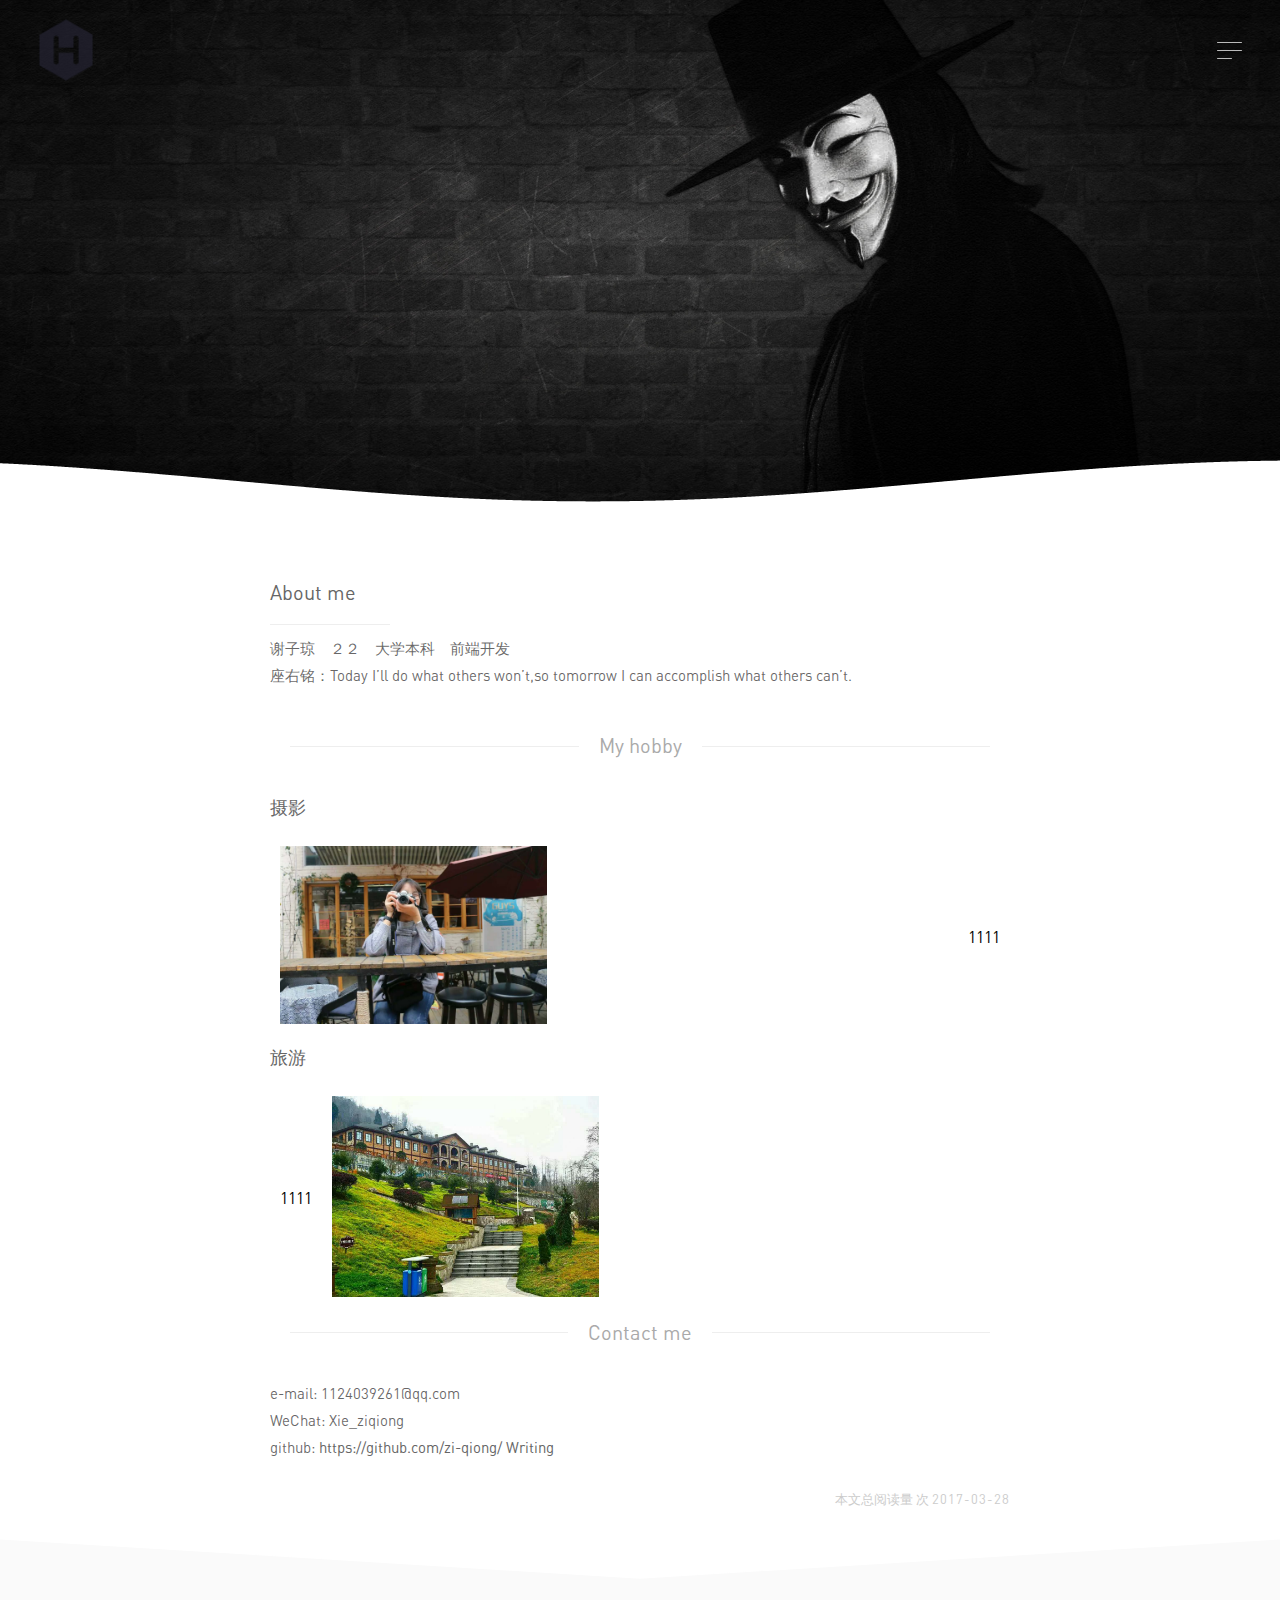
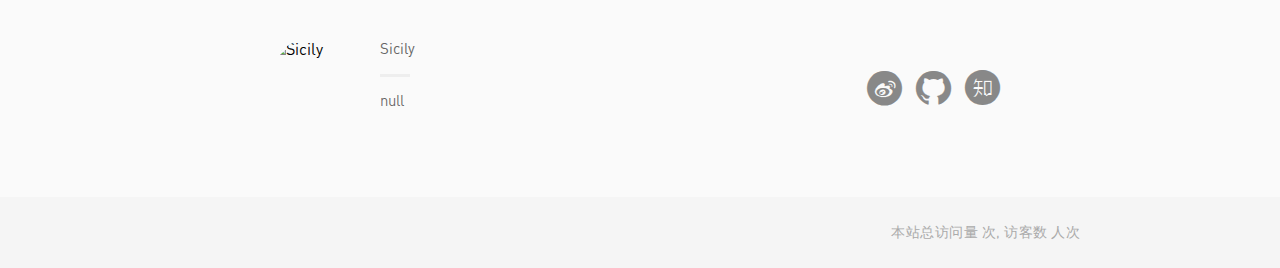
==== about/index.html @ 58a52f13 "Site updated: 2017-03-29 10:31:46" ====
<!DOCTYPE html>
<html>
  <head>
    <meta charset="utf-8">
    
    <title>About me | Sicily</title>
    <meta name="viewport" content="width=device-width, initial-scale=1, maximum-scale=1">
    
    
      <link rel="icon" href="/favicon.png">
    

    <link rel="stylesheet" href="/css/style.css">

    <link rel="stylesheet" href="/js/google-code-prettify/tomorrow-night-eighties.min.css">

  </head>

  <body>

<header>
	<a id="logo" href="/" title="Sicily">
	<img src="/favicon.png" alt="Sicily"></a>
	
	

	
		<!--侧边导航栏-->
		<a id="nav-toggle" href="#"><span></span></a>

<nav>
	<div class="menu-top-container">
		<ul id="menu-top" class="menu">
			
				
				<li class="current-menu-item">
					<a href="home" target="">Ｈome</a>
				</li>
			
				
				<li class="current-menu-item">
					<a href="about" target="">About me</a>
				</li>
			
				
				<li class="current-menu-item">
					<a href="message" target="">Message</a>
				</li>
			
		</ul>
	</div>
</nav>

	

</header>
<div class="m-header ">
	<section id="hero1" class="hero">
		<div class="inner">
		</div>
	</section>
	
		<figure class="top-image" data-enable=true></figure>
	
</div>

<!--文章列表-->
<div class="wrapper">
  
    <!--文章-->
<article>
	
  
    <h1 class="post-title" itemprop="name">
      About me
    </h1>
  

	<div class='post-body mb'>
		<p>谢子琼　２２　大学本科　前端开发<br>座右铭：Today I’ll do what others won’t,so tomorrow I can accomplish what others can’t.</p>
<h3 id="My-hobby"><a href="#My-hobby" class="headerlink" title="My hobby"></a>My hobby</h3><h4 id="摄影"><a href="#摄影" class="headerlink" title="摄影"></a>摄影</h4><table style="border: 0px solid #dedede; margin-top: -65px;"><br>  <td style="border: 0px solid #dedede;"><img src="2011082024.jpg" width="40%" height="40%"></td><br>  <td style="border: 0px solid #dedede;">1111</td><br></table>

<h4 id="旅游"><a href="#旅游" class="headerlink" title="旅游"></a>旅游</h4><table style="border: 0px solid #dedede; margin-top: -65px;"><br>  <td style="border: 0px solid #dedede;">1111</td><br>  <td style="border: 0px solid #dedede;"><img src="1487446040.jpg" width="40%" height="40%"></td><br></table>

<h3 id="Contact-me"><a href="#Contact-me" class="headerlink" title="Contact me"></a>Contact me</h3><p>e-mail: 1124039261@qq.com<br>WeChat: Xie_ziqiong<br>github: <a href="https://github.com/zi-qiong/" target="_blank" rel="external">https://github.com/zi-qiong/</a> <a href="https://github.com/zi-qiong/" target="_blank" rel="external">Writing</a></p>

	</div>
	<div class="meta split">
		
			<span>本文总阅读量 <span id="busuanzi_value_page_pv"></span> 次</span>
		
		<time class="post-date" datetime="2017-03-28T08:49:43.000Z" itemprop="datePublished">2017-03-28</time>
	</div>
</article>

<!--评论-->

	
<div class="ds-thread" data-thread-key="undefined" data-title="About me" data-url="http://yoursite.com/about/index.html"></div>
<script type="text/javascript">

var duoshuoQuery = {short_name:"yumemor"};
	(function() {
		var ds = document.createElement('script');
		ds.type = 'text/javascript';ds.async = true;
		ds.src = (document.location.protocol == 'https:' ? 'https:' : 'http:') + '//static.duoshuo.com/embed.js';
		ds.charset = 'UTF-8';
		(document.getElementsByTagName('head')[0]
		 || document.getElementsByTagName('body')[0]).appendChild(ds);
	})();
</script>


  
</div>


  <svg id="bigTriangleColor" width="100%" height="40" viewBox="0 0 100 102" preserveAspectRatio="none">
    <path d="M0 0 L50 100 L100 0 Z"></path>
  </svg>

  


  <div class="wrapper"></div>






<div class="fat-footer">
	<div class="wrapper">
		<div class="layout layout--center">
			<div class="layout__item palm-mb">
				<div class="media">
					<img class="headimg" src='http://oct8d1mqf.bkt.clouddn.com/2016-10-17-15%3A42%3A28.jpg' alt='Sicily'>
					<div class="media__body">
						<h4>Sicily</h4>
						<p class='site-description'>null</p>
					</div>
				</div>
				<div class="author-contact">
					<ul>
						
							
							<li>
				        		<a href="http://weibo.com/yumemor/" target="_blank">
				        			
				        				<i class="iconfont icon-weibo"></i>
				        			
				        		</a>
				        	</li>
						
							
							<li>
				        		<a href="https://github.com/yumemor" target="_blank">
				        			
				        				<i class="iconfont icon-github"></i>
				        			
				        		</a>
				        	</li>
						
							
							<li>
				        		<a href="https://www.zhihu.com/people/yumemor" target="_blank">
				        			
										<i class="iconfont icon-zhihu"></i>
				        			
				        		</a>
				        	</li>
						
					</ul>
				</div>
			</div>
		</div>
	</div>
</div>

<footer class="footer" role="contentinfo">
	<div class="wrapper wrapper--wide split split--responsive">
		
			<span>本站总访问量 <span id="busuanzi_value_site_pv"></span> 次, 访客数 <span id="busuanzi_value_site_uv"></span> 人次</span>
		
	</div>
</footer>

	<!-－这里导入了 lib.js 里面涵盖了 jQuery 等框架 所以注释掉-->
	<!--<script src="http://lib.sinaapp.com/js/jquery/2.0/jquery.min.js"></script>-->
	<script src="/js/lib.js"></script>
	<script src="/js/google-code-prettify/prettify.js"></script>
	<script src="/js/module.js"></script>
	<script src="/js/script.js"></script>
	
		<script async src="http://dn-lbstatics.qbox.me/busuanzi/2.3/busuanzi.pure.mini.js"></script>
	
	<script type='text/javascript'>
		//代码高亮
		$(document).ready(function(){
	 		$('pre').addClass('prettyprint linenums').attr('style', 'overflow:auto;');
   			prettyPrint();
		});
	</script>
	</body>
</html>
---- css/style.css ----
@font-face {
  font-family: "din";
  src: url("fonts/din.otf") format("opentype");
  font-weight: normal;
}
@font-face {
  font-family: iconfont;
  src: url("fonts/iconfont/iconfont.eot?t=1476587789");
  src: url("fonts/iconfont/iconfont.eot?t=1476587789#iefix") format('embedded-opentype'), url("fonts/iconfont/iconfont.woff?t=1476587789") format('woff'), url("fonts/iconfont/iconfont.ttf?t=1476587789") format('truetype'), url("fonts/iconfont/iconfont.svg?t=1476587789#iconfont") format('svg');
}
.iconfont {
  font-family: iconfont !important;
  font-size: 16px;
  font-style: normal;
  -webkit-font-smoothing: antialiased;
  -webkit-text-stroke-width: 0.2px;
  -moz-osx-font-smoothing: grayscale;
}
.icon-twitter:before {
  content: "\e600";
}
.icon-github:before {
  content: "\ee2c";
}
.icon-next:before {
  content: "\e619";
}
.icon-douban:before {
  content: "\e680";
}
.icon-icon:before {
  content: "\e610";
}
.icon-search:before {
  content: "\348d";
}
.icon-weixin:before {
  content: "\e60d";
}
.icon-weibo:before {
  content: "\e647";
}
.icon-zhihu:before {
  content: "\e63f";
}
* {
  margin: 0;
  padding: 0;
}
html,
body {
  height: 100%;
  width: 100%;
}
html {
  -webkit-box-sizing: border-box;
  -moz-box-sizing: border-box;
  box-sizing: border-box;
}
*,
*:before,
*:after {
  -webkit-box-sizing: inherit;
  -moz-box-sizing: inherit;
  box-sizing: inherit;
}
html {
  box-sizing: border-box;
  -webkit-box-sizing: border-box;
  -moz-box-sizing: border-box;
}
body {
  font-family: din, 'Hiragino Sans GB', 'Microsoft Yahei', Arial, sans-serif;
  font-size: 16px;
  background-color: #fff;
}
h1,
h2,
h3,
h4,
h5,
h6 {
  color: #666;
  font-weight: 300;
}
h1,
h2,
h3,
h4,
h5,
h6,
ul,
ol,
dl,
blockquote,
p,
address,
table,
fieldset,
figure,
pre {
  margin-bottom: 30px;
  margin-bottom: 1.875rem;
}
ol,
li {
  list-style: none;
}
a {
  color: #666;
  text-decoration: none;
}
abbr[title],
dfn[title] {
  cursor: help;
}
u,
ins {
  text-decoration: none;
}
ins {
  border-bottom: 1px solid;
}
@media screen and (max-width: 719px) {
  .p-header .p-image {
    padding-bottom: 73.4375%;
  }
}
.p-header {
  position: relative;
  display: block;
  width: 100%;
}
.p-header .p-image {
  display: block;
  width: 100%;
  padding-bottom: 550px;
  background: center center/cover no-repea;
}
.p-header #wave-canvas {
  position: absolute;
  bottom: -1px;
  left: 0;
  width: 100%;
  height: 100%;
  z-index: 0;
  pointer-events: none;
}
header {
  display: block;
  position: fixed;
  padding: 1em 0;
  top: 0;
  left: 0;
  height: 100px;
  width: 100%;
  -webkit-transition: all 500ms ease-in-out;
  transition: all 500ms ease-in-out;
  z-index: 2;
}
header #logo img {
  text-indent: -9999px;
  display: block;
  background-size: contain;
  height: 100%;
  width: auto;
}
header #logo {
  margin: 0 0 0 2em;
  text-indent: -9999px;
  display: block;
  background-size: contain;
  height: 100%;
  width: 150px;
  opacity: 0.68;
}
header.scrolled {
  background: rgba(255,255,255,0.3);
  -webkit-box-shadow: 0 1px 2px 0 rgba(0,0,0,0.15);
  -moz-box-shadow: 0 1px 2px 0 rgba(0,0,0,0.15);
  box-shadow: 0 1px 2px 0 rgba(0,0,0,0.15);
  height: 60px;
}
header.scrolled #nav-toggle {
  position: absolute;
  top: 30px;
  -webkit-transform: translateY(-15px);
  transform: translateY(-15px);
}
@media screen and (max-width: 719px) {
  .m-header .top-image {
    width: 100.5%;
    padding-bottom: 73.4375%;
  }
  .m-header {
    width: 99.5%;
  }
}
@media screen and (max-width: 719px) {
  .hero {
    height: 100%;
  }
}
.m-header {
  position: relative;
  display: block;
  width: 100%;
}
.m-header .top-image {
  display: block;
  width: 100%;
  padding-bottom: 550px;
  background: center center/cover no-repeat;
}
.m-header #wave-canvas {
  position: absolute;
  bottom: -1px;
  left: 0;
  width: 100%;
  height: 100%;
  z-index: 0;
  pointer-events: none;
}
.hero {
  text-align: center;
  position: absolute;
  width: 100%;
  overflow: hidden;
}
#nav-toggle {
  padding: 15px 35px 16px 0;
  z-index: 10;
  display: block;
  top: 35px;
  right: 2em;
  -webkit-transition: all 500ms ease-in-out;
  transition: all 500ms ease-in-out;
  position: absolute;
}
#nav-toggle span,
#nav-toggle span:after,
#nav-toggle span:before {
  text-align: center;
  cursor: pointer;
  border-radius: 0;
  height: 1px;
  width: 25px;
  background: #bbb;
  position: absolute;
  display: block;
  content: '';
  border-radius: 2px;
  -webkit-transition: all 200ms ease-in-out;
  transition: all 200ms ease-in-out;
}
#nav-toggle span {
  left: 4px;
}
#nav-toggle span:before {
  top: -8px;
}
#nav-toggle span:after {
  bottom: -8px;
  width: 15px;
}
#nav-toggle:hover span,
#nav-toggle:hover span:after,
#nav-toggle:hover span:before {
  background: #999;
}
#nav-toggle.active span {
  background-color: transparent;
  background: #333;
}
#nav-toggle.active span:after,
#nav-toggle.active span:before {
  top: 0;
  background: #fff;
}
#nav-toggle.active span:before {
  -webkit-transform: rotate(45deg);
  transform: rotate(45deg);
}
#nav-toggle.active span:after {
  -webkit-transform: rotate(-45deg);
  transform: rotate(-45deg);
  width: 25px;
}
nav {
  -webkit-transition: all 200ms ease-out;
  transition: all 200ms ease-out;
  position: fixed;
  top: 0;
  height: 100%;
  width: 300px;
  background: #333;
  right: -300px;
  z-index: 9;
  padding: 6em 0 0;
  box-sizing: border-box;
}
nav li {
  list-style: none;
}
nav a {
  display: block;
  padding: 5px 0;
  text-decoration: none;
  color: #fff;
  margin-bottom: 1.5em;
  -webkit-transition: all 150ms ease-in-out;
  transition: all 150ms ease-in-out;
}
nav a:hover {
  color: #ccc;
}
nav.open {
  right: 0;
}
nav ul li.current-menu-item a:after {
  content: "";
  position: absolute;
  width: 8px;
  height: 8px;
  right: 50px;
  margin-top: 9px;
  background: #8cc9ad;
  border-radius: 50%;
}
nav ul li.current-menu-item>a {
  color: #8cc9ad;
}
nav .menu {
  padding: 0px 50px;
}
nav .menu li {
  list-style: none;
}
nav a {
  display: block;
  padding: 5px 0;
  text-decoration: none;
  color: #fff;
  margin-bottom: 1.5em;
  -webkit-transition: all 150ms ease-in-out;
  transition: all 150ms ease-in-out;
}
.wrapper {
  max-width: 800px;
  padding: 0 30px;
  margin-left: auto;
  margin-right: auto;
}
.wrapper--wide {
  max-width: 940px;
}
.mb\+ {
  margin-bottom: 60px !important;
}
.mb\+\+ {
  margin-bottom: 120px !important;
}
.posts-list.posts-list--small {
  font-size: 13px;
  font-size: 0.8125rem;
  line-height: 20px;
}
.posts-list h2 {
  font-size: 18px;
  font-size: 1.125rem;
  line-height: 24px;
  font-weight: normal;
  margin-bottom: 7px;
}
.posts-list a {
  color: inherit;
}
.posts-list > li {
  list-style: none;
  position: relative;
}
.posts-list > li ~ li {
  padding-top: 30px;
  margin-top: 30px;
}
.posts-list > li time {
  font-size: 11px;
  text-transform: uppercase;
  letter-spacing: 1px;
  color: #777;
}
.post-status {
  font-size: 28px;
  line-height: 1;
  float: left;
  margin-left: -40px;
  margin-top: 0px;
  color: #666;
}
.post-status.post-status--large {
  font-size: inherit;
  margin-left: -40px;
  margin-top: 10px;
  color: #ddd;
}
.post-status.fa-lock {
  color: #ccc;
}
h2.no-background {
  position: relative;
  overflow: hidden;
}
h2.no-background span {
  display: inline-block;
  vertical-align: baseline;
  zoom: 1;
  position: relative;
  padding: 0 10px 0 0;
}
h2.no-background span:after {
  content: '';
  display: block;
  width: 800px;
  position: absolute;
  top: 0.73em;
  border-top: 1px solid #eee;
}
h2.no-background span:after {
  left: 100%;
}
.post-time {
  max-width: 50%;
  font-size: 12px;
  font-weight: 400;
  line-height: 28px;
  color: #333;
  position: absolute;
  top: 0;
  right: 0;
  background-color: #fff;
  padding-left: 10px;
}
.mask {
  cursor: text;
  width: 50px;
  height: 50px;
  background: #f0f0f0;
  background-size: cover;
  background-position: center;
  position: relative;
  float: left;
  border-radius: 50%;
  margin: 0 10px 0 0;
}
.type i {
  position: absolute;
  border-radius: 50%;
  font-size: 25px;
  text-align: center;
  color: rgba(0,0,0,0.5);
  width: 50px;
  height: 50px;
  line-height: 50px;
  background: rgba(255,255,255,0.5);
}
.type i:hover {
  color: rgba(0,0,0,0.3);
}
.pagination {
  text-align: center;
  width: 150px;
  margin: 0 auto;
}
.pagination i {
  font-size: 40px;
}
@media screen and (max-width: 719px) {
  .fat-footer .yc {
    display: none;
  }
  #social-share {
    display: none;
  }
  .comments-list .children li {
    padding-left: 20px;
  }
  h2.no-background span {
    width: 140px;
    text-overflow: ellipsis;
    white-space: nowrap;
    overflow: hidden;
  }
}
@media screen and (max-width: 719px) {
  .fat-footer__social {
    text-align: center;
  }
  .post-status {
    font-size: 40px;
    margin-left: 5px;
    margin-top: -40px;
  }
  .linkpage ul li ul li {
    width: 100% !important;
  }
  .linkpage ul li ul li a {
    width: 100% !important;
    margin-left: 0px !important;
  }
  .chat_content .bub {
    width: 90% !important;
  }
  #social-share {
    float: none !important;
    margin: 0 auto !important;
  }
  .btn-slide {
    float: none !important;
    text-align: center;
    margin-top: 10px;
  }
}
article .post-title {
  font-size: 20px;
  font-weight: 400;
  margin-bottom: 20px;
  position: relative;
}
article .post-title:after {
  content: '';
  border-top: 1px solid #eee;
  width: 120px;
  position: absolute;
  left: 0;
  bottom: -20px;
}
article .post-title a {
  font-size: 32px;
  font-size: 2rem;
  line-height: 42px;
  font-weight: 300;
  color: #444;
  text-decoration: none;
}
article .post-title a:hover {
  text-decoration: none;
}
article .outer {
  zoom: 1;
}
article .outer :after {
  clear: both;
  content: '.';
  display: block;
  width: 0;
  height: 0;
  visibility: hidden;
}
article .post-author {
  height: 30px;
  margin-top: 10px;
}
article .post-author a {
  display: inline-block;
  float: right;
  text-decoration: none;
}
.mb {
  margin: 30px 0 !important;
}
article .post-body p {
  font-size: 15px;
  line-height: 27px;
  color: rgba(2,0,0,0.6);
}
article .post-body >:last-child {
  margin-bottom: 0;
}
article .post-body img {
  max-width: 100%;
  height: auto;
}
article .post-body p {
  margin-bottom: 30px;
}
article .post-body p + h1,
article .post-body p + h2,
article .post-body p + h3,
article .post-body p + h4,
article .post-body p + h5,
article .post-body p + h6 {
  margin-top: 40px;
  margin-bottom: 30px;
}
article .post-body h2 {
  font-size: 30px;
  font-size: 1.875rem;
  line-height: 40px;
}
article .post-body h2 {
  font-size: 27px;
  font-size: 1.6875rem;
  line-height: 37px;
}
article .post-body h3 {
  font-size: 20px;
  line-height: 34px;
  color: #aaa;
  display: table;
  white-space: nowrap;
  border-spacing: 20px 0;
}
article .post-body h3:before,
article .post-body h3:after {
  content: "";
  display: table-cell;
  width: 50%;
  background: -webkit-linear-gradient(#eee, #eee) repeat-x left center;
  background: -moz-linear-gradient(#eee, #eee) repeat-x left center;
  background: -ms-linear-gradient(#eee, #eee) repeat-x left center;
  background: linear-gradient(#eee, #eee) repeat-x left center;
  background-size: 1px 1px;
}
article .post-body h4 {
  font-size: 18px;
  font-size: 1.125rem;
  line-height: 28px;
}
article .post-body h5,
article .post-body h6 {
  text-transform: uppercase;
}
article .post-body ul,
article .post-body ol {
  font-size: 15px;
  padding: 5px 20px;
  list-style: none;
  border-radius: 3px;
}
article .post-body ul li,
article .post-body ol li {
  font-size: 15px;
  padding: 10px 0 10px 25px;
  list-style-type: none;
}
article .post-body ul li:before,
article .post-body ol li:before {
  float: left;
  vertical-align: middle;
  margin-right: 10px;
  margin-left: -25px;
  color: #ddd;
}
article .post-body ul li:before {
  color: #efefef;
  font-size: 11px;
  font-size: 0.6875rem;
  content: "\e60d";
  font-family: iconfont;
}
article .post-body ol {
  counter-reset: ol-counter;
}
article .post-body ol li:before {
  content: counter(ol-counter) ".";
  counter-increment: ol-counter;
}
article .post-body blockquote {
  font-size: 18px;
  font-size: 1rem;
  line-height: 36px;
  font-weight: 300;
  color: #aaa;
  padding-left: 55px;
  margin-bottom: 30px;
  position: relative;
}
article .post-body blockquote:last-child {
  margin-bottom: 0;
}
article .post-body blockquote:before {
  font-size: 60px;
  font-size: 3.5rem;
  content: '\201C';
  color: #ddd;
  font-family: Georgia, "Times New Roman", Times, serif;
  position: absolute;
  top: 15px;
  left: 10px;
}
article table {
  width: 100%;
  max-width: 65em;
  border: 1px solid #dedede;
  margin: 15px auto;
  border-collapse: collapse;
  empty-cells: show;
}
article table th,
article table td {
  height: 35px;
  border: 1px solid #dedede;
  padding: 0 10px;
}
article table th {
  font-weight: bold;
  text-align: center !important;
  background: rgba(158,188,226,0.2);
  white-space: nowrap;
}
article table tbody tr:nth-child(2n) {
  background: rgba(158,188,226,0.12);
}
article table td:nth-child(1) {
  white-space: nowrap;
}
article table tr:hover {
  background: #efefef;
}
article .table-area {
  overflow: auto;
}
.meta,
.post-date {
  font-size: 13px;
  color: #ccc;
  text-transform: uppercase;
  margin-bottom: 30px;
}
.meta time,
.post-date time {
  letter-spacing: 1px;
}
.meta a,
.post-date a {
  margin-right: 5px;
  color: #ccc;
}
#bigTriangleColor {
  display: block;
  background: #fafafa;
}
#bigTriangleColor path {
  fill: #fff;
  stroke: #fff;
}
svg:not(:root) {
  overflow: hidden;
}
#social-share {
  width: 50px;
  float: right;
  cursor: pointer;
}
#social-share i {
  margin-right: 5px;
}
#social ul {
  text-align: center;
  margin: 0 auto;
  width: 100%;
  height: 60px;
  background-color: #fafafa;
}
#social ul li i {
  font-size: 25px;
  line-height: 63px;
  text-align: center;
  color: #888;
  cursor: pointer;
}
#social ul li {
  display: inline-table;
  width: 70px;
}
a[data-tooltip] {
  position: relative;
}
a[data-tooltip]::before,
a[data-tooltip]::after {
  position: absolute;
  display: none;
  opacity: 0.85;
}
a[data-tooltip]::before {
  content: attr(data-tooltip);
  background: rgba(0,0,0,0.8);
  color: #fff;
  font-size: 14px;
  padding: 5px 10px;
  border-radius: 3px;
  white-space: nowrap;
  text-decoration: none;
}
a[data-tooltip]::after {
  width: 0;
  height: 0;
  border: 6px solid transparent;
  content: '';
}
a[data-tooltip]:hover::before,
a[data-tooltip]:hover::after {
  display: block;
}
a[data-tooltip][data-placement="top"]::before {
  bottom: 100%;
  left: -16px;
  margin-bottom: 16px;
}
a[data-tooltip][data-placement="top"]::after {
  border-top-color: rgba(0,0,0,0.8);
  border-bottom: none;
  bottom: 100%;
  left: 7px;
  margin-bottom: 10px;
}
@media screen and (max-width: 719px) {
  .palm-m {
    margin: 30px !important;
  }
  .palm-mt {
    margin-top: 30px !important;
  }
  .palm-mr {
    margin-right: 30px !important;
  }
  .palm-mb {
    margin-bottom: 30px !important;
  }
  .palm-ml {
    margin-left: 30px !important;
  }
  .palm-mh {
    margin-right: 30px !important;
    margin-left: 30px !important;
  }
  .palm-mv {
    margin-top: 30px !important;
    margin-bottom: 30px !important;
  }
}
@media screen and (min-width: 720px) and (max-width: 1023px) {
  .lap-m {
    margin: 30px !important;
  }
  .lap-mt {
    margin-top: 30px !important;
  }
  .lap-mr {
    margin-right: 30px !important;
  }
  .lap-mb {
    margin-bottom: 30px !important;
  }
  .lap-ml {
    margin-left: 30px !important;
  }
  .lap-mh {
    margin-right: 30px !important;
    margin-left: 30px !important;
  }
  .lap-mv {
    margin-top: 30px !important;
    margin-bottom: 30px !important;
  }
}
@media screen and (min-width: 720px) {
  .lap-and-up-m {
    margin: 30px !important;
  }
  .lap-and-up-mt {
    margin-top: 30px !important;
  }
  .lap-and-up-mr {
    margin-right: 30px !important;
  }
  .lap-and-up-mb {
    margin-bottom: 30px !important;
  }
  .lap-and-up-ml {
    margin-left: 30px !important;
  }
  .lap-and-up-mh {
    margin-right: 30px !important;
    margin-left: 30px !important;
  }
  .lap-and-up-mv {
    margin-top: 30px !important;
    margin-bottom: 30px !important;
  }
}
@media screen and (max-width: 1023px) {
  .portable-m {
    margin: 30px !important;
  }
  .portable-mt {
    margin-top: 30px !important;
  }
  .portable-mr {
    margin-right: 30px !important;
  }
  .portable-mb {
    margin-bottom: 30px !important;
  }
  .portable-ml {
    margin-left: 30px !important;
  }
  .portable-mh {
    margin-right: 30px !important;
    margin-left: 30px !important;
  }
  .portable-mv {
    margin-top: 30px !important;
    margin-bottom: 30px !important;
  }
}
@media screen and (min-width: 1024px) {
  .desk-m {
    margin: 30px !important;
  }
  .desk-mt {
    margin-top: 30px !important;
  }
  .desk-mr {
    margin-right: 30px !important;
  }
  .desk-mb {
    margin-bottom: 30px !important;
  }
  .desk-ml {
    margin-left: 30px !important;
  }
  .desk-mh {
    margin-right: 30px !important;
    margin-left: 30px !important;
  }
  .desk-mv {
    margin-top: 30px !important;
    margin-bottom: 30px !important;
  }
}
.fat-footer {
  background: #fafafa;
  padding-bottom: 60px;
  padding-top: 60px;
}
.fat-footer h4 {
  font-size: 15px;
  font-weight: normal;
  position: relative;
  margin-bottom: 30px;
}
.fat-footer h4:after {
  content: '';
  border-top: 3px solid #eee;
  width: 30px;
  position: absolute;
  bottom: -20px;
  left: 0;
}
.layout {
  list-style: none;
  margin: 0;
  padding: 0;
  margin-left: -20px;
}
.layout__item {
  display: inline-block;
  padding-left: 20px;
  vertical-align: top;
  width: 100%;
}
.layout__item>.media {
  width: 80%;
}
.layout--force .layout__item {
  float: left;
}
.media {
  display: block;
}
.media__img {
  float: left;
  margin-right: 30px;
}
.media__img > img {
  display: block;
}
.media__body {
  width: 60%;
  overflow: hidden;
  display: block;
}
.media__body,
.media__body >:last-child {
  margin-bottom: 0;
}
.media--small > .media__img {
  margin-right: 15px;
}
.clearfix:after,
.box:after,
.media:after,
.split:after,
.layout--force:after {
  content: "";
  display: table;
  clear: both;
}
.media__body {
  width: 60%;
  overflow: hidden;
  display: block;
}
.media__body,
.media__body >:last-child {
  margin-bottom: 0;
}
.headimg {
  width: 80px;
  height: 80px;
  float: left;
  border-radius: 50%;
  margin-right: 30px;
}
.site-description {
  font-size: 15px;
  line-height: 27px;
  color: rgba(2,0,0,0.6);
}
.author-contact {
  width: 20%;
  display: inline-block;
  float: right;
  margin-top: -50px;
}
.author-contact ul {
  list-style: none;
}
.author-contact ul li {
  display: inline-block;
}
.author-contact ul li i {
  font-size: 35px;
  color: #888;
  margin: 0 5px;
}
@media screen and (min-width: 720px) {
  .footer {
    bottom: 0;
    right: 0;
    left: 0;
  }
}
@media screen and (max-width: 719px) {
  .split--responsive {
    text-align: center;
  }
  .split--responsive .split__title {
    display: block;
    text-align: center;
    margin-bottom: 12px;
    float: none;
  }
}
@media screen and (max-width: 1023px) {
  .split--responsive-portable {
    text-align: center;
  }
  .split--responsive-portable .split__title {
    display: block;
    text-align: center;
    margin-bottom: 12px;
    float: none;
  }
}
.footer {
  font-size: 14px;
  font-size: 0.875rem;
  letter-spacing: 0.5px;
  background: #f5f5f5;
  color: #aaa;
  padding: 26px 0;
}
.footer a {
  color: #888;
}
.split {
  text-align: right;
}
footer .wrapper {
  max-width: 800px;
  padding: 0 30px;
  margin-left: auto;
  margin-right: auto;
}
footer .wrapper--wide {
  max-width: 940px;
}
---- js/google-code-prettify/tomorrow-night-eighties.min.css ----
/*! Color themes for Google Code Prettify | MIT License | github.com/jmblog/color-themes-for-google-code-prettify */
.prettyprint{background:#2d2d2d;font-family:Menlo,Bitstream Vera Sans Mono,DejaVu Sans Mono,Monaco,Consolas,monospace;border:0!important}.pln{color:#ccc}ol.linenums{margin-top:0;margin-bottom:0;color:#999}li.L0,li.L1,li.L2,li.L3,li.L4,li.L5,li.L6,li.L7,li.L8,li.L9{padding-left:1em;background-color:#2d2d2d;list-style-type:decimal}@media screen{.str{color:#9c9}.kwd{color:#c9c}.com{color:#999}.typ{color:#69c}.lit{color:#f99157}.pun{color:#ccc}.opn{color:#ccc}.clo{color:#ccc}.tag{color:#f2777a}.atn{color:#f99157}.atv{color:#6cc}.dec{color:#f99157}.var{color:#f2777a}.fun{color:#69c}}
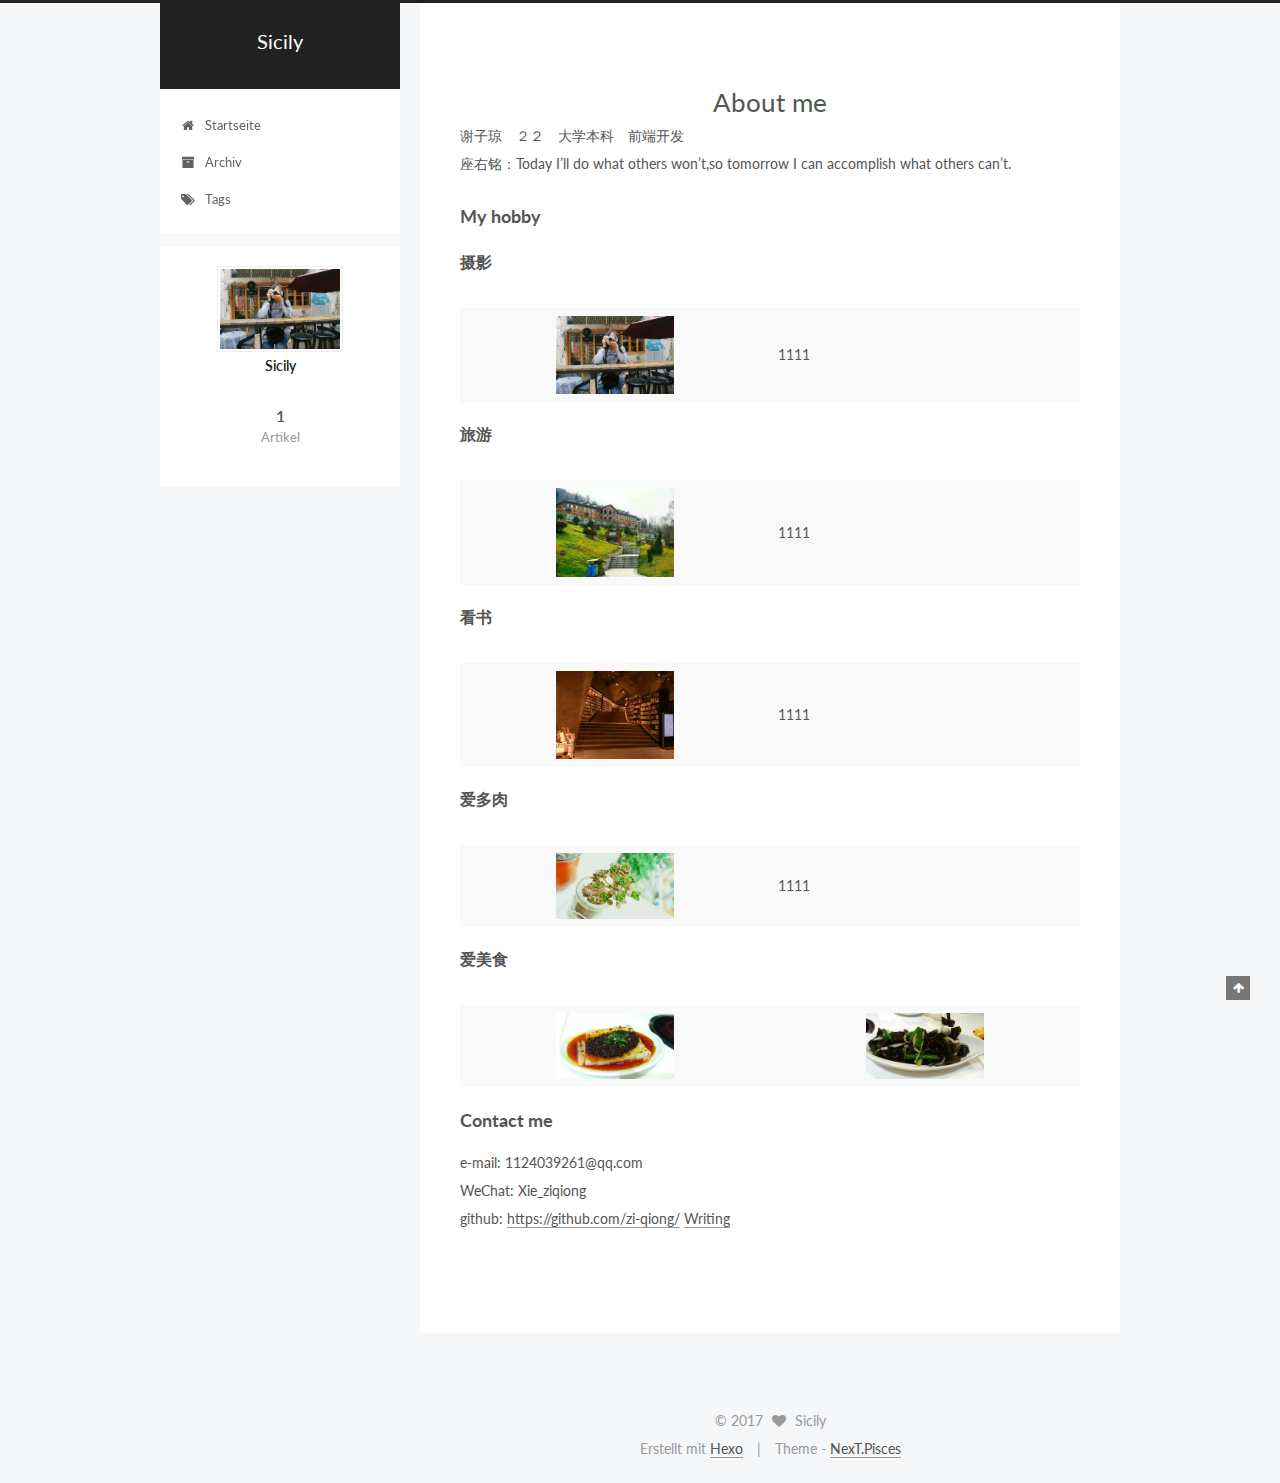
==== commit 27383794: "Site updated: 2017-03-29 11:07:06" ====
--- a/about/index.html
+++ b/about/index.html
@@ -1,206 +1,559 @@
-<!DOCTYPE html>
-<html>
-  <head>
-    <meta charset="utf-8">
-    
-    <title>About me | Sicily</title>
-    <meta name="viewport" content="width=device-width, initial-scale=1, maximum-scale=1">
-    
-    
-      <link rel="icon" href="/favicon.png">
-    
-
-    <link rel="stylesheet" href="/css/style.css">
-
-    <link rel="stylesheet" href="/js/google-code-prettify/tomorrow-night-eighties.min.css">
-
-  </head>
-
-  <body>
-
-<header>
-	<a id="logo" href="/" title="Sicily">
-	<img src="/favicon.png" alt="Sicily"></a>
+<!doctype html>
+
+
+
+  
+
+
+<html class="theme-next pisces use-motion" lang="">
+<head>
+  <meta charset="UTF-8"/>
+<meta http-equiv="X-UA-Compatible" content="IE=edge" />
+<meta name="viewport" content="width=device-width, initial-scale=1, maximum-scale=1"/>
+
+
+
+<meta http-equiv="Cache-Control" content="no-transform" />
+<meta http-equiv="Cache-Control" content="no-siteapp" />
+
+
+
+
+
+
+
+
+
+
+
+
+
+
+
+  
+  
+  <link href="/lib/fancybox/source/jquery.fancybox.css?v=2.1.5" rel="stylesheet" type="text/css" />
+
+
+
+
+  
+  
+  
+  
+
+  
+    
+    
+  
+
+  
+
+  
+
+  
+
+  
+
+  
+    
+    
+    <link href="//fonts.googleapis.com/css?family=Lato:300,300italic,400,400italic,700,700italic&subset=latin,latin-ext" rel="stylesheet" type="text/css">
+  
+
+
+
+
+
+
+<link href="/lib/font-awesome/css/font-awesome.min.css?v=4.6.2" rel="stylesheet" type="text/css" />
+
+<link href="/css/main.css?v=5.1.0" rel="stylesheet" type="text/css" />
+
+
+  <meta name="keywords" content="Hexo, NexT" />
+
+
+
+
+
+
+
+
+  <link rel="shortcut icon" type="image/x-icon" href="/favicon.ico?v=5.1.0" />
+
+
+
+
+
+
+<meta name="description" content="谢子琼　２２　大学本科　前端开发座右铭：Today I’ll do what others won’t,so tomorrow I can accomplish what others can’t.
+My hobby摄影    1111
+
+旅游    1111
+
+看书    1111
+
+爱多肉    1111
+
+爱美食    
+
+Contact mee-mail: 1124039261@qq.co">
+<meta property="og:type" content="website">
+<meta property="og:title" content="About me">
+<meta property="og:url" content="http://yoursite.com/about/index.html">
+<meta property="og:site_name" content="Sicily">
+<meta property="og:description" content="谢子琼　２２　大学本科　前端开发座右铭：Today I’ll do what others won’t,so tomorrow I can accomplish what others can’t.
+My hobby摄影    1111
+
+旅游    1111
+
+看书    1111
+
+爱多肉    1111
+
+爱美食    
+
+Contact mee-mail: 1124039261@qq.co">
+<meta property="og:image" content="http://yoursite.com/2011082024.jpg">
+<meta property="og:image" content="http://yoursite.com/1487446040.jpg">
+<meta property="og:image" content="http://yoursite.com/2026009662.jpg">
+<meta property="og:image" content="http://yoursite.com/1354074638.jpg">
+<meta property="og:image" content="http://yoursite.com/1157771619.jpg">
+<meta property="og:image" content="http://yoursite.com/2028324681.jpg">
+<meta property="og:updated_time" content="2017-03-29T02:36:38.675Z">
+<meta name="twitter:card" content="summary">
+<meta name="twitter:title" content="About me">
+<meta name="twitter:description" content="谢子琼　２２　大学本科　前端开发座右铭：Today I’ll do what others won’t,so tomorrow I can accomplish what others can’t.
+My hobby摄影    1111
+
+旅游    1111
+
+看书    1111
+
+爱多肉    1111
+
+爱美食    
+
+Contact mee-mail: 1124039261@qq.co">
+<meta name="twitter:image" content="http://yoursite.com/2011082024.jpg">
+
+
+
+<script type="text/javascript" id="hexo.configurations">
+  var NexT = window.NexT || {};
+  var CONFIG = {
+    root: '/',
+    scheme: 'Pisces',
+    sidebar: {"position":"left","display":"post","offset":12,"offset_float":0,"b2t":false,"scrollpercent":false},
+    fancybox: true,
+    motion: true,
+    duoshuo: {
+      userId: '0',
+      author: 'Author'
+    },
+    algolia: {
+      applicationID: '',
+      apiKey: '',
+      indexName: '',
+      hits: {"per_page":10},
+      labels: {"input_placeholder":"Search for Posts","hits_empty":"We didn't find any results for the search: ${query}","hits_stats":"${hits} results found in ${time} ms"}
+    }
+  };
+</script>
+
+
+
+  <link rel="canonical" href="http://yoursite.com/about/"/>
+
+
+
+
+
+  <title>
+  
+
+  
+    About me | Sicily
+  
+</title>
+</head>
+
+<body itemscope itemtype="http://schema.org/WebPage" lang="">
+
+  
+
+
+
+
+
+
+
+
+
+
+
+
+
+
+  
+  
+    
+  
+
+  <div class="container sidebar-position-left  ">
+    <div class="headband"></div>
+
+    <header id="header" class="header" itemscope itemtype="http://schema.org/WPHeader">
+      <div class="header-inner"><div class="site-brand-wrapper">
+  <div class="site-meta ">
+    
+
+    <div class="custom-logo-site-title">
+      <a href="/"  class="brand" rel="start">
+        <span class="logo-line-before"><i></i></span>
+        <span class="site-title">Sicily</span>
+        <span class="logo-line-after"><i></i></span>
+      </a>
+    </div>
+      
+        <p class="site-subtitle"></p>
+      
+  </div>
+
+  <div class="site-nav-toggle">
+    <button>
+      <span class="btn-bar"></span>
+      <span class="btn-bar"></span>
+      <span class="btn-bar"></span>
+    </button>
+  </div>
+</div>
+
+<nav class="site-nav">
+  
+
+  
+    <ul id="menu" class="menu">
+      
+        
+        <li class="menu-item menu-item-home">
+          <a href="/" rel="section">
+            
+              <i class="menu-item-icon fa fa-fw fa-home"></i> <br />
+            
+            Startseite
+          </a>
+        </li>
+      
+        
+        <li class="menu-item menu-item-archives">
+          <a href="/archives" rel="section">
+            
+              <i class="menu-item-icon fa fa-fw fa-archive"></i> <br />
+            
+            Archiv
+          </a>
+        </li>
+      
+        
+        <li class="menu-item menu-item-tags">
+          <a href="/tags" rel="section">
+            
+              <i class="menu-item-icon fa fa-fw fa-tags"></i> <br />
+            
+            Tags
+          </a>
+        </li>
+      
+
+      
+    </ul>
+  
+
+  
+</nav>
+
+
+
+ </div>
+    </header>
+
+    <main id="main" class="main">
+      <div class="main-inner">
+        <div class="content-wrap">
+          <div id="content" class="content">
+            
+
+  <div id="posts" class="posts-expand">
+  <header class="post-header">
+
+	<h1 class="post-title" itemprop="name headline">About me</h1>
+
+
+
+</header>
+
+    
+    
+      <p>谢子琼　２２　大学本科　前端开发<br>座右铭：Today I’ll do what others won’t,so tomorrow I can accomplish what others can’t.</p>
+<h3 id="My-hobby"><a href="#My-hobby" class="headerlink" title="My hobby"></a>My hobby</h3><h4 id="摄影"><a href="#摄影" class="headerlink" title="摄影"></a>摄影</h4><table style="border: 0px solid #dedede; margin-top: -65px;"><br>  <td style="border: 0px solid #dedede;"><img src="2011082024.jpg" width="40%" height="40%"></td><br>  <td style="border: 0px solid #dedede;">1111</td><br></table>
+
+<h4 id="旅游"><a href="#旅游" class="headerlink" title="旅游"></a>旅游</h4><table style="border: 0px solid #dedede; margin-top: -65px;"><br>  <td style="border: 0px solid #dedede;"><img src="1487446040.jpg" width="40%" height="40%"></td><br>  <td style="border: 0px solid #dedede;">1111</td><br></table>
+
+<h4 id="看书"><a href="#看书" class="headerlink" title="看书"></a>看书</h4><table style="border: 0px solid #dedede; margin-top: -65px;"><br>  <td style="border: 0px solid #dedede;"><img src="2026009662.jpg" width="40%" height="40%"></td><br>  <td style="border: 0px solid #dedede;">1111</td><br></table>
+
+<h4 id="爱多肉"><a href="#爱多肉" class="headerlink" title="爱多肉"></a>爱多肉</h4><table style="border: 0px solid #dedede; margin-top: -65px;"><br>  <td style="border: 0px solid #dedede;"><img src="1354074638.jpg" width="40%" height="40%"></td><br>  <td style="border: 0px solid #dedede;">1111</td><br></table>
+
+<h4 id="爱美食"><a href="#爱美食" class="headerlink" title="爱美食"></a>爱美食</h4><table style="border: 0px solid #dedede; margin-top: -65px;"><br>  <td style="border: 0px solid #dedede;"><img src="1157771619.jpg" width="40%" height="40%"></td><br>  <td style="border: 0px solid #dedede;"><img src="2028324681.jpg" width="40%" height="40%"></td><br></table>
+
+<h3 id="Contact-me"><a href="#Contact-me" class="headerlink" title="Contact me"></a>Contact me</h3><p>e-mail: 1124039261@qq.com<br>WeChat: Xie_ziqiong<br>github: <a href="https://github.com/zi-qiong/" target="_blank" rel="external">https://github.com/zi-qiong/</a> <a href="https://github.com/zi-qiong/" target="_blank" rel="external">Writing</a></p>
+
+    
+  </div>
+
+
+          </div>
+          
+
+
+          
+  <div class="comments" id="comments">
+    
+  </div>
+
+
+        </div>
+        
+          
+  
+  <div class="sidebar-toggle">
+    <div class="sidebar-toggle-line-wrap">
+      <span class="sidebar-toggle-line sidebar-toggle-line-first"></span>
+      <span class="sidebar-toggle-line sidebar-toggle-line-middle"></span>
+      <span class="sidebar-toggle-line sidebar-toggle-line-last"></span>
+    </div>
+  </div>
+
+  <aside id="sidebar" class="sidebar">
+    <div class="sidebar-inner">
+
+      
+
+      
+
+      <section class="site-overview sidebar-panel sidebar-panel-active">
+        <div class="site-author motion-element" itemprop="author" itemscope itemtype="http://schema.org/Person">
+          <img class="site-author-image" itemprop="image"
+               src="/uploads/2011082024.jpg"
+               alt="Sicily" />
+          <p class="site-author-name" itemprop="name">Sicily</p>
+           
+              <p class="site-description motion-element" itemprop="description"></p>
+          
+        </div>
+        <nav class="site-state motion-element">
+
+          
+            <div class="site-state-item site-state-posts">
+              <a href="/archives">
+                <span class="site-state-item-count">1</span>
+                <span class="site-state-item-name">Artikel</span>
+              </a>
+            </div>
+          
+
+          
+
+          
+
+        </nav>
+
+        
+
+        <div class="links-of-author motion-element">
+          
+        </div>
+
+        
+        
+
+        
+        
+
+        
+
+
+      </section>
+
+      
+
+      
+
+    </div>
+  </aside>
+
+
+        
+      </div>
+    </main>
+
+    <footer id="footer" class="footer">
+      <div class="footer-inner">
+        <div class="copyright" >
+  
+  &copy; 
+  <span itemprop="copyrightYear">2017</span>
+  <span class="with-love">
+    <i class="fa fa-heart"></i>
+  </span>
+  <span class="author" itemprop="copyrightHolder">Sicily</span>
+</div>
+
+
+<div class="powered-by">
+  Erstellt mit  <a class="theme-link" href="https://hexo.io">Hexo</a>
+</div>
+
+<div class="theme-info">
+  Theme -
+  <a class="theme-link" href="https://github.com/iissnan/hexo-theme-next">
+    NexT.Pisces
+  </a>
+</div>
+
+
+        
+
+        
+      </div>
+    </footer>
+
+    
+      <div class="back-to-top">
+        <i class="fa fa-arrow-up"></i>
+        
+      </div>
+    
+
+  </div>
+
+  
+
+<script type="text/javascript">
+  if (Object.prototype.toString.call(window.Promise) !== '[object Function]') {
+    window.Promise = null;
+  }
+</script>
+
+
+
+
+
+
+
+
+
+  
+
+
+
+
+
+
+  
+  <script type="text/javascript" src="/lib/jquery/index.js?v=2.1.3"></script>
+
+  
+  <script type="text/javascript" src="/lib/fastclick/lib/fastclick.min.js?v=1.0.6"></script>
+
+  
+  <script type="text/javascript" src="/lib/jquery_lazyload/jquery.lazyload.js?v=1.9.7"></script>
+
+  
+  <script type="text/javascript" src="/lib/velocity/velocity.min.js?v=1.2.1"></script>
+
+  
+  <script type="text/javascript" src="/lib/velocity/velocity.ui.min.js?v=1.2.1"></script>
+
+  
+  <script type="text/javascript" src="/lib/fancybox/source/jquery.fancybox.pack.js?v=2.1.5"></script>
+
+
+  
+
+
+  <script type="text/javascript" src="/js/src/utils.js?v=5.1.0"></script>
+
+  <script type="text/javascript" src="/js/src/motion.js?v=5.1.0"></script>
+
+
+
+  
+  
+
+
+  <script type="text/javascript" src="/js/src/affix.js?v=5.1.0"></script>
+
+  <script type="text/javascript" src="/js/src/schemes/pisces.js?v=5.1.0"></script>
+
+
+
+  
+
+  
+
+
+  <script type="text/javascript" src="/js/src/bootstrap.js?v=5.1.0"></script>
+
+
+
+  
+
+
+  
+
+
+
+
 	
-	
-
-	
-		<!--侧边导航栏-->
-		<a id="nav-toggle" href="#"><span></span></a>
-
-<nav>
-	<div class="menu-top-container">
-		<ul id="menu-top" class="menu">
-			
-				
-				<li class="current-menu-item">
-					<a href="home" target="">Ｈome</a>
-				</li>
-			
-				
-				<li class="current-menu-item">
-					<a href="about" target="">About me</a>
-				</li>
-			
-				
-				<li class="current-menu-item">
-					<a href="message" target="">Message</a>
-				</li>
-			
-		</ul>
-	</div>
-</nav>
-
-	
-
-</header>
-<div class="m-header ">
-	<section id="hero1" class="hero">
-		<div class="inner">
-		</div>
-	</section>
-	
-		<figure class="top-image" data-enable=true></figure>
-	
-</div>
-
-<!--文章列表-->
-<div class="wrapper">
-  
-    <!--文章-->
-<article>
-	
-  
-    <h1 class="post-title" itemprop="name">
-      About me
-    </h1>
-  
-
-	<div class='post-body mb'>
-		<p>谢子琼　２２　大学本科　前端开发<br>座右铭：Today I’ll do what others won’t,so tomorrow I can accomplish what others can’t.</p>
-<h3 id="My-hobby"><a href="#My-hobby" class="headerlink" title="My hobby"></a>My hobby</h3><h4 id="摄影"><a href="#摄影" class="headerlink" title="摄影"></a>摄影</h4><table style="border: 0px solid #dedede; margin-top: -65px;"><br>  <td style="border: 0px solid #dedede;"><img src="2011082024.jpg" width="40%" height="40%"></td><br>  <td style="border: 0px solid #dedede;">1111</td><br></table>
-
-<h4 id="旅游"><a href="#旅游" class="headerlink" title="旅游"></a>旅游</h4><table style="border: 0px solid #dedede; margin-top: -65px;"><br>  <td style="border: 0px solid #dedede;">1111</td><br>  <td style="border: 0px solid #dedede;"><img src="1487446040.jpg" width="40%" height="40%"></td><br></table>
-
-<h3 id="Contact-me"><a href="#Contact-me" class="headerlink" title="Contact me"></a>Contact me</h3><p>e-mail: 1124039261@qq.com<br>WeChat: Xie_ziqiong<br>github: <a href="https://github.com/zi-qiong/" target="_blank" rel="external">https://github.com/zi-qiong/</a> <a href="https://github.com/zi-qiong/" target="_blank" rel="external">Writing</a></p>
-
-	</div>
-	<div class="meta split">
-		
-			<span>本文总阅读量 <span id="busuanzi_value_page_pv"></span> 次</span>
-		
-		<time class="post-date" datetime="2017-03-28T08:49:43.000Z" itemprop="datePublished">2017-03-28</time>
-	</div>
-</article>
-
-<!--评论-->
-
-	
-<div class="ds-thread" data-thread-key="undefined" data-title="About me" data-url="http://yoursite.com/about/index.html"></div>
-<script type="text/javascript">
-
-var duoshuoQuery = {short_name:"yumemor"};
-	(function() {
-		var ds = document.createElement('script');
-		ds.type = 'text/javascript';ds.async = true;
-		ds.src = (document.location.protocol == 'https:' ? 'https:' : 'http:') + '//static.duoshuo.com/embed.js';
-		ds.charset = 'UTF-8';
-		(document.getElementsByTagName('head')[0]
-		 || document.getElementsByTagName('body')[0]).appendChild(ds);
-	})();
-</script>
-
-
-  
-</div>
-
-
-  <svg id="bigTriangleColor" width="100%" height="40" viewBox="0 0 100 102" preserveAspectRatio="none">
-    <path d="M0 0 L50 100 L100 0 Z"></path>
-  </svg>
-
-  
-
-
-  <div class="wrapper"></div>
-
-
-
-
-
-
-<div class="fat-footer">
-	<div class="wrapper">
-		<div class="layout layout--center">
-			<div class="layout__item palm-mb">
-				<div class="media">
-					<img class="headimg" src='http://oct8d1mqf.bkt.clouddn.com/2016-10-17-15%3A42%3A28.jpg' alt='Sicily'>
-					<div class="media__body">
-						<h4>Sicily</h4>
-						<p class='site-description'>null</p>
-					</div>
-				</div>
-				<div class="author-contact">
-					<ul>
-						
-							
-							<li>
-				        		<a href="http://weibo.com/yumemor/" target="_blank">
-				        			
-				        				<i class="iconfont icon-weibo"></i>
-				        			
-				        		</a>
-				        	</li>
-						
-							
-							<li>
-				        		<a href="https://github.com/yumemor" target="_blank">
-				        			
-				        				<i class="iconfont icon-github"></i>
-				        			
-				        		</a>
-				        	</li>
-						
-							
-							<li>
-				        		<a href="https://www.zhihu.com/people/yumemor" target="_blank">
-				        			
-										<i class="iconfont icon-zhihu"></i>
-				        			
-				        		</a>
-				        	</li>
-						
-					</ul>
-				</div>
-			</div>
-		</div>
-	</div>
-</div>
-
-<footer class="footer" role="contentinfo">
-	<div class="wrapper wrapper--wide split split--responsive">
-		
-			<span>本站总访问量 <span id="busuanzi_value_site_pv"></span> 次, 访客数 <span id="busuanzi_value_site_uv"></span> 人次</span>
-		
-	</div>
-</footer>
-
-	<!-－这里导入了 lib.js 里面涵盖了 jQuery 等框架 所以注释掉-->
-	<!--<script src="http://lib.sinaapp.com/js/jquery/2.0/jquery.min.js"></script>-->
-	<script src="/js/lib.js"></script>
-	<script src="/js/google-code-prettify/prettify.js"></script>
-	<script src="/js/module.js"></script>
-	<script src="/js/script.js"></script>
-	
-		<script async src="http://dn-lbstatics.qbox.me/busuanzi/2.3/busuanzi.pure.mini.js"></script>
-	
-	<script type='text/javascript'>
-		//代码高亮
-		$(document).ready(function(){
-	 		$('pre').addClass('prettyprint linenums').attr('style', 'overflow:auto;');
-   			prettyPrint();
-		});
-	</script>
-	</body>
+
+
+
+
+
+  
+
+
+
+
+
+  
+
+
+
+
+
+  
+
+
+
+
+
+
+  
+
+
+
+
+
+  
+
+  
+
+  
+
+  
+
+</body>
 </html>
-
--- a/css/main.css
+++ b/css/main.css
@@ -0,0 +1,2858 @@
+/* normalize.css v3.0.2 | MIT License | git.io/normalize */
+html {
+  font-family: sans-serif; /* 1 */
+  -ms-text-size-adjust: 100%; /* 2 */
+  -webkit-text-size-adjust: 100%; /* 2 */
+}
+body {
+  margin: 0;
+}
+article,
+aside,
+details,
+figcaption,
+figure,
+footer,
+header,
+hgroup,
+main,
+menu,
+nav,
+section,
+summary {
+  display: block;
+}
+audio,
+canvas,
+progress,
+video {
+  display: inline-block; /* 1 */
+  vertical-align: baseline; /* 2 */
+}
+audio:not([controls]) {
+  display: none;
+  height: 0;
+}
+[hidden],
+template {
+  display: none;
+}
+a {
+  background-color: transparent;
+}
+a:active,
+a:hover {
+  outline: 0;
+}
+abbr[title] {
+  border-bottom: 1px dotted;
+}
+b,
+strong {
+  font-weight: bold;
+}
+dfn {
+  font-style: italic;
+}
+h1 {
+  font-size: 2em;
+  margin: 0.67em 0;
+}
+mark {
+  background: #ff0;
+  color: #000;
+}
+small {
+  font-size: 80%;
+}
+sub,
+sup {
+  font-size: 75%;
+  line-height: 0;
+  position: relative;
+  vertical-align: baseline;
+}
+sup {
+  top: -0.5em;
+}
+sub {
+  bottom: -0.25em;
+}
+img {
+  border: 0;
+}
+svg:not(:root) {
+  overflow: hidden;
+}
+figure {
+  margin: 1em 40px;
+}
+hr {
+  -moz-box-sizing: content-box;
+  box-sizing: content-box;
+  height: 0;
+}
+pre {
+  overflow: auto;
+}
+code,
+kbd,
+pre,
+samp {
+  font-family: monospace, monospace;
+  font-size: 1em;
+}
+button,
+input,
+optgroup,
+select,
+textarea {
+  color: inherit; /* 1 */
+  font: inherit; /* 2 */
+  margin: 0; /* 3 */
+}
+button {
+  overflow: visible;
+}
+button,
+select {
+  text-transform: none;
+}
+button,
+html input[type="button"],
+input[type="reset"],
+input[type="submit"] {
+  -webkit-appearance: button; /* 2 */
+  cursor: pointer; /* 3 */
+}
+button[disabled],
+html input[disabled] {
+  cursor: default;
+}
+button::-moz-focus-inner,
+input::-moz-focus-inner {
+  border: 0;
+  padding: 0;
+}
+input {
+  line-height: normal;
+}
+input[type="checkbox"],
+input[type="radio"] {
+  box-sizing: border-box; /* 1 */
+  padding: 0; /* 2 */
+}
+input[type="number"]::-webkit-inner-spin-button,
+input[type="number"]::-webkit-outer-spin-button {
+  height: auto;
+}
+input[type="search"] {
+  -webkit-appearance: textfield; /* 1 */
+  -moz-box-sizing: content-box;
+  -webkit-box-sizing: content-box; /* 2 */
+  box-sizing: content-box;
+}
+input[type="search"]::-webkit-search-cancel-button,
+input[type="search"]::-webkit-search-decoration {
+  -webkit-appearance: none;
+}
+fieldset {
+  border: 1px solid #c0c0c0;
+  margin: 0 2px;
+  padding: 0.35em 0.625em 0.75em;
+}
+legend {
+  border: 0; /* 1 */
+  padding: 0; /* 2 */
+}
+textarea {
+  overflow: auto;
+}
+optgroup {
+  font-weight: bold;
+}
+table {
+  border-collapse: collapse;
+  border-spacing: 0;
+}
+td,
+th {
+  padding: 0;
+}
+::selection {
+  background: #262a30;
+  color: #fff;
+}
+body {
+  position: relative;
+  font-family: 'Lato', "PingFang SC", "Microsoft YaHei", sans-serif;
+  font-size: 14px;
+  line-height: 2;
+  color: #555;
+  background: #f5f7f9;
+}
+@media (max-width: 767px) {
+  body {
+    padding-right: 0 !important;
+  }
+}
+@media (min-width: 768px) and (max-width: 991px) {
+  body {
+    padding-right: 0 !important;
+  }
+}
+@media (min-width: 1600px) {
+  body {
+    font-size: 16px;
+  }
+}
+h1,
+h2,
+h3,
+h4,
+h5,
+h6 {
+  margin: 0;
+  padding: 0;
+  font-weight: bold;
+  line-height: 1.5;
+  font-family: 'Lato', "PingFang SC", "Microsoft YaHei", sans-serif;
+}
+h2,
+h3,
+h4,
+h5,
+h6 {
+  margin: 20px 0 15px;
+}
+h1 {
+  font-size: 22px;
+}
+@media (max-width: 767px) {
+  h1 {
+    font-size: 18px;
+  }
+}
+h2 {
+  font-size: 20px;
+}
+@media (max-width: 767px) {
+  h2 {
+    font-size: 16px;
+  }
+}
+h3 {
+  font-size: 18px;
+}
+@media (max-width: 767px) {
+  h3 {
+    font-size: 14px;
+  }
+}
+h4 {
+  font-size: 16px;
+}
+@media (max-width: 767px) {
+  h4 {
+    font-size: 12px;
+  }
+}
+h5 {
+  font-size: 14px;
+}
+@media (max-width: 767px) {
+  h5 {
+    font-size: 10px;
+  }
+}
+h6 {
+  font-size: 12px;
+}
+@media (max-width: 767px) {
+  h6 {
+    font-size: 8px;
+  }
+}
+p {
+  margin: 0 0 25px 0;
+}
+a {
+  color: #555;
+  text-decoration: none;
+  border-bottom: 1px solid #999;
+  word-wrap: break-word;
+}
+a:hover {
+  color: #222;
+  border-bottom-color: #222;
+}
+blockquote {
+  margin: 0;
+  padding: 0;
+}
+img {
+  display: block;
+  margin: auto;
+  max-width: 100%;
+  height: auto;
+}
+hr {
+  margin: 40px 0;
+  height: 3px;
+  border: none;
+  background-color: #ddd;
+  background-image: repeating-linear-gradient(-45deg, #fff, #fff 4px, transparent 4px, transparent 8px);
+}
+blockquote {
+  padding: 0 15px;
+  color: #666;
+  border-left: 4px solid #ddd;
+}
+blockquote cite::before {
+  content: "-";
+  padding: 0 5px;
+}
+dt {
+  font-weight: 700;
+}
+dd {
+  margin: 0;
+  padding: 0;
+}
+.text-left {
+  text-align: left;
+}
+.text-center {
+  text-align: center;
+}
+.text-right {
+  text-align: right;
+}
+.text-justify {
+  text-align: justify;
+}
+.text-nowrap {
+  white-space: nowrap;
+}
+.text-lowercase {
+  text-transform: lowercase;
+}
+.text-uppercase {
+  text-transform: uppercase;
+}
+.text-capitalize {
+  text-transform: capitalize;
+}
+.center-block {
+  display: block;
+  margin-left: auto;
+  margin-right: auto;
+}
+.clearfix:before,
+.clearfix:after {
+  content: " ";
+  display: table;
+}
+.clearfix:after {
+  clear: both;
+}
+.pullquote {
+  width: 45%;
+}
+.pullquote.left {
+  float: left;
+  margin-left: 5px;
+  margin-right: 10px;
+}
+.pullquote.right {
+  float: right;
+  margin-left: 10px;
+  margin-right: 5px;
+}
+.affix.affix.affix {
+  position: fixed;
+}
+.translation {
+  margin-top: -20px;
+  font-size: 14px;
+  color: #999;
+}
+.scrollbar-measure {
+  width: 100px;
+  height: 100px;
+  overflow: scroll;
+  position: absolute;
+  top: -9999px;
+}
+.use-motion .motion-element {
+  opacity: 0;
+}
+table {
+  margin: 20px 0;
+  width: 100%;
+  border-collapse: collapse;
+  border-spacing: 0;
+  border: 1px solid #ddd;
+  font-size: 14px;
+  table-layout: fixed;
+  word-wrap: break-all;
+}
+table>tbody>tr:nth-of-type(odd) {
+  background-color: #f9f9f9;
+}
+table>tbody>tr:hover {
+  background-color: #f5f5f5;
+}
+caption,
+th,
+td {
+  padding: 8px;
+  text-align: left;
+  vertical-align: middle;
+  font-weight: normal;
+}
+th,
+td {
+  border-bottom: 3px solid #ddd;
+  border-right: 1px solid #eee;
+}
+th {
+  padding-bottom: 10px;
+  font-weight: 700;
+}
+td {
+  border-bottom-width: 1px;
+}
+html,
+body {
+  height: 100%;
+}
+.container {
+  position: relative;
+  min-height: 100%;
+}
+.header-inner {
+  margin: 0 auto;
+  padding: 100px 0 70px;
+  width: 700px;
+}
+@media (min-width: 1600px) {
+  .container .header-inner {
+    width: 900px;
+  }
+}
+.main {
+  padding-bottom: 150px;
+}
+.main-inner {
+  margin: 0 auto;
+  width: 700px;
+}
+@media (min-width: 1600px) {
+  .container .main-inner {
+    width: 900px;
+  }
+}
+.footer {
+  position: absolute;
+  left: 0;
+  bottom: 0;
+  width: 100%;
+  min-height: 50px;
+}
+.footer-inner {
+  box-sizing: border-box;
+  margin: 20px auto;
+  width: 700px;
+}
+@media (min-width: 1600px) {
+  .container .footer-inner {
+    width: 900px;
+  }
+}
+pre,
+.highlight {
+  overflow: auto;
+  margin: 20px 0;
+  padding: 0;
+  font-size: 13px;
+  color: #4d4d4c;
+  background: #f7f7f7;
+  line-height: 1.6;
+}
+pre,
+code {
+  font-family: consolas, Menlo, "PingFang SC", "Microsoft YaHei", monospace;
+}
+code {
+  padding: 2px 4px;
+  word-wrap: break-word;
+  color: #555;
+  background: #eee;
+  border-radius: 3px;
+  font-size: 13px;
+}
+pre code {
+  padding: 0;
+  color: #4d4d4c;
+  background: none;
+  text-shadow: none;
+}
+.highlight {
+  border-radius: 1px;
+}
+.highlight pre {
+  border: none;
+  margin: 0;
+  padding: 10px 0;
+}
+.highlight table {
+  margin: 0;
+  width: auto;
+  border: none;
+}
+.highlight td {
+  border: none;
+  padding: 0;
+}
+.highlight figcaption {
+  font-size: 1em;
+  color: #4d4d4c;
+  line-height: 1em;
+  margin-bottom: 1em;
+}
+.highlight figcaption:before,
+.highlight figcaption:after {
+  content: " ";
+  display: table;
+}
+.highlight figcaption:after {
+  clear: both;
+}
+.highlight figcaption a {
+  float: right;
+  color: #4d4d4c;
+}
+.highlight figcaption a:hover {
+  border-bottom-color: #4d4d4c;
+}
+.highlight .gutter pre {
+  padding-left: 10px;
+  padding-right: 10px;
+  color: #869194;
+  text-align: right;
+  background-color: #eff2f3;
+}
+.highlight .code pre {
+  padding-left: 10px;
+  padding-right: 10px;
+  background-color: #f7f7f7;
+}
+.highlight .line {
+  height: 20px;
+}
+.gutter {
+  -webkit-user-select: none;
+  -moz-user-select: none;
+  -ms-user-select: none;
+  user-select: none;
+}
+.gist table {
+  width: auto;
+}
+.gist table td {
+  border: none;
+}
+pre .deletion {
+  background: #fdd;
+}
+pre .addition {
+  background: #dfd;
+}
+pre .meta {
+  color: #8959a8;
+}
+pre .comment {
+  color: #8e908c;
+}
+pre .variable,
+pre .attribute,
+pre .tag,
+pre .regexp,
+pre .ruby .constant,
+pre .xml .tag .title,
+pre .xml .pi,
+pre .xml .doctype,
+pre .html .doctype,
+pre .css .id,
+pre .css .class,
+pre .css .pseudo {
+  color: #c82829;
+}
+pre .number,
+pre .preprocessor,
+pre .built_in,
+pre .literal,
+pre .params,
+pre .constant,
+pre .command {
+  color: #f5871f;
+}
+pre .ruby .class .title,
+pre .css .rules .attribute,
+pre .string,
+pre .value,
+pre .inheritance,
+pre .header,
+pre .ruby .symbol,
+pre .xml .cdata,
+pre .special,
+pre .number,
+pre .formula {
+  color: #718c00;
+}
+pre .title,
+pre .css .hexcolor {
+  color: #3e999f;
+}
+pre .function,
+pre .python .decorator,
+pre .python .title,
+pre .ruby .function .title,
+pre .ruby .title .keyword,
+pre .perl .sub,
+pre .javascript .title,
+pre .coffeescript .title {
+  color: #4271ae;
+}
+pre .keyword,
+pre .javascript .function {
+  color: #8959a8;
+}
+.full-image.full-image.full-image {
+  border: none;
+  max-width: 100%;
+  width: auto;
+  margin: 20px auto;
+}
+@media (min-width: 992px) {
+  .full-image.full-image.full-image {
+    max-width: none;
+    width: 118%;
+    margin: 0 -9%;
+  }
+}
+.blockquote-center,
+.page-home .post-type-quote blockquote,
+.page-post-detail .post-type-quote blockquote {
+  position: relative;
+  margin: 40px 0;
+  padding: 0;
+  border-left: none;
+  text-align: center;
+}
+.blockquote-center::before,
+.page-home .post-type-quote blockquote::before,
+.page-post-detail .post-type-quote blockquote::before,
+.blockquote-center::after,
+.page-home .post-type-quote blockquote::after,
+.page-post-detail .post-type-quote blockquote::after {
+  position: absolute;
+  content: ' ';
+  display: block;
+  width: 100%;
+  height: 24px;
+  opacity: 0.2;
+  background-repeat: no-repeat;
+  background-position: 0 -6px;
+  background-size: 22px 22px;
+}
+.blockquote-center::before,
+.page-home .post-type-quote blockquote::before,
+.page-post-detail .post-type-quote blockquote::before {
+  top: -20px;
+  background-image: url("../images/quote-l.svg");
+  border-top: 1px solid #ccc;
+}
+.blockquote-center::after,
+.page-home .post-type-quote blockquote::after,
+.page-post-detail .post-type-quote blockquote::after {
+  bottom: -20px;
+  background-image: url("../images/quote-r.svg");
+  border-bottom: 1px solid #ccc;
+  background-position: 100% 8px;
+}
+.blockquote-center p,
+.page-home .post-type-quote blockquote p,
+.page-post-detail .post-type-quote blockquote p,
+.blockquote-center div,
+.page-home .post-type-quote blockquote div,
+.page-post-detail .post-type-quote blockquote div {
+  text-align: center;
+}
+.post .post-body .group-picture img {
+  box-sizing: border-box;
+  padding: 0 3px;
+  border: none;
+}
+.post .group-picture-row {
+  overflow: hidden;
+  margin-top: 6px;
+}
+.post .group-picture-row:first-child {
+  margin-top: 0;
+}
+.post .group-picture-column {
+  float: left;
+}
+.page-post-detail .post-body .group-picture-column {
+  float: none;
+  margin-top: 10px;
+  width: auto !important;
+}
+.page-post-detail .post-body .group-picture-column img {
+  margin: 0 auto;
+}
+.page-archive .group-picture-container {
+  overflow: hidden;
+}
+.page-archive .group-picture-row {
+  float: left;
+}
+.page-archive .group-picture-row:first-child {
+  margin-top: 6px;
+}
+.page-archive .group-picture-column {
+  max-width: 150px;
+  max-height: 150px;
+}
+.note {
+  padding: 20px;
+  margin: 20px 0;
+  border: 1px solid #eee;
+  border-left-width: 5px;
+  border-radius: 3px;
+}
+.note h2,
+.note h3,
+.note h4,
+.note h5,
+.note h6 {
+  margin-top: 0;
+  margin-bottom: 5px;
+}
+.note p:last-child {
+  margin-bottom: 0;
+}
+.note code {
+  border-radius: 3px;
+}
+.note+.note {
+  margin-top: -5px;
+}
+.default {
+  border-left-color: #777;
+}
+.default h2,
+.default h3,
+.default h4,
+.default h5,
+.default h6 {
+  color: #777;
+}
+.primary {
+  border-left-color: #428bca;
+}
+.primary h2,
+.primary h3,
+.primary h4,
+.primary h5,
+.primary h6 {
+  color: #428bca;
+}
+.success {
+  border-left-color: #5cb85c;
+}
+.success h2,
+.success h3,
+.success h4,
+.success h5,
+.success h6 {
+  color: #5cb85c;
+}
+.danger {
+  border-left-color: #d9534f;
+}
+.danger h2,
+.danger h3,
+.danger h4,
+.danger h5,
+.danger h6 {
+  color: #d9534f;
+}
+.warning {
+  border-left-color: #f0ad4e;
+}
+.warning h2,
+.warning h3,
+.warning h4,
+.warning h5,
+.warning h6 {
+  color: #f0ad4e;
+}
+.info {
+  border-left-color: #5bc0de;
+}
+.info h2,
+.info h3,
+.info h4,
+.info h5,
+.info h6 {
+  color: #5bc0de;
+}
+.btn {
+  display: inline-block;
+  padding: 0 20px;
+  font-size: 14px;
+  color: #fff;
+  background: #222;
+  border: 2px solid #555;
+  text-decoration: none;
+  border-radius: 0;
+  transition-property: background-color;
+  transition-duration: 0.2s;
+  transition-timing-function: ease-in-out;
+  transition-delay: 0s;
+}
+.btn:hover,
+.post-button .btn:hover {
+  border-color: #222;
+  color: #fff;
+  background: #222;
+}
+.btn-bar {
+  display: block;
+  width: 22px;
+  height: 2px;
+  background: #555;
+  border-radius: 1px;
+}
+.btn-bar+.btn-bar {
+  margin-top: 4px;
+}
+.pagination {
+  margin: 120px 0 40px;
+  text-align: center;
+  border-top: 1px solid #eee;
+}
+.page-number-basic,
+.pagination .prev,
+.pagination .next,
+.pagination .page-number,
+.pagination .space {
+  display: inline-block;
+  position: relative;
+  top: -1px;
+  margin: 0 10px;
+  padding: 0 10px;
+  line-height: 30px;
+}
+@media (max-width: 767px) {
+  .page-number-basic,
+  .pagination .prev,
+  .pagination .next,
+  .pagination .page-number,
+  .pagination .space {
+    margin: 0 5px;
+  }
+}
+.pagination .prev,
+.pagination .next,
+.pagination .page-number {
+  border-bottom: 0;
+  border-top: 1px solid #eee;
+  transition-property: border-color;
+  transition-duration: 0.2s;
+  transition-timing-function: ease-in-out;
+  transition-delay: 0s;
+}
+.pagination .prev:hover,
+.pagination .next:hover,
+.pagination .page-number:hover {
+  border-top-color: #222;
+}
+.pagination .space {
+  padding: 0;
+  margin: 0;
+}
+.pagination .prev {
+  margin-left: 0;
+}
+.pagination .next {
+  margin-right: 0;
+}
+.pagination .page-number.current {
+  color: #fff;
+  background: #ccc;
+  border-top-color: #ccc;
+}
+@media (max-width: 767px) {
+  .pagination {
+    border-top: none;
+  }
+  .pagination .prev,
+  .pagination .next,
+  .pagination .page-number {
+    margin-bottom: 10px;
+    border-top: 0;
+    border-bottom: 1px solid #eee;
+  }
+  .pagination .prev:hover,
+  .pagination .next:hover,
+  .pagination .page-number:hover {
+    border-bottom-color: #222;
+  }
+}
+.comments {
+  margin: 60px 20px 0;
+}
+.tag-cloud {
+  text-align: center;
+}
+.tag-cloud a {
+  display: inline-block;
+  margin: 10px;
+}
+.back-to-top {
+  box-sizing: border-box;
+  position: fixed;
+  bottom: -100px;
+  right: 30px;
+  z-index: 1050;
+  padding: 0 6px;
+  width: 24px;
+  background: #222;
+  font-size: 12px;
+  opacity: 0.6;
+  color: #fff;
+  cursor: pointer;
+  text-align: center;
+  -webkit-transform: translateZ(0);
+  transition-property: bottom;
+  transition-duration: 0.2s;
+  transition-timing-function: ease-in-out;
+  transition-delay: 0s;
+}
+@media (max-width: 767px) {
+  .back-to-top {
+    display: none;
+  }
+}
+@media (min-width: 768px) and (max-width: 991px) {
+  .back-to-top {
+    display: none;
+  }
+}
+.back-to-top.back-to-top-on {
+  bottom: 30px;
+}
+.header {
+  background: #fff;
+}
+.header-inner {
+  position: relative;
+}
+.headband {
+  height: 3px;
+  background: #222;
+}
+.site-meta {
+  margin: 0;
+  text-align: center;
+}
+@media (max-width: 767px) {
+  .site-meta {
+    text-align: center;
+  }
+}
+.brand {
+  position: relative;
+  display: inline-block;
+  padding: 0 40px;
+  color: #fff;
+  background: #222;
+  border-bottom: none;
+}
+.brand:hover {
+  color: #fff;
+}
+.logo {
+  display: inline-block;
+  margin-right: 5px;
+  line-height: 36px;
+  vertical-align: top;
+}
+.site-title {
+  display: inline-block;
+  vertical-align: top;
+  line-height: 36px;
+  font-size: 20px;
+  font-weight: normal;
+  font-family: 'Lato', "PingFang SC", "Microsoft YaHei", sans-serif;
+}
+.site-subtitle {
+  margin-top: 10px;
+  font-size: 13px;
+  color: #ddd;
+}
+.use-motion .brand {
+  opacity: 0;
+}
+.use-motion .logo,
+.use-motion .site-title,
+.use-motion .site-subtitle {
+  opacity: 0;
+  position: relative;
+  top: -10px;
+}
+.site-nav-toggle {
+  display: none;
+  position: absolute;
+  top: 10px;
+  left: 10px;
+}
+@media (max-width: 767px) {
+  .site-nav-toggle {
+    display: block;
+  }
+}
+.site-nav-toggle button {
+  margin-top: 2px;
+  padding: 9px 10px;
+  background: transparent;
+  border: none;
+}
+@media (max-width: 767px) {
+  .site-nav {
+    display: none;
+    margin: 0 -10px;
+    padding: 0 10px;
+    clear: both;
+    border-top: 1px solid #ddd;
+  }
+}
+@media (min-width: 768px) and (max-width: 991px) {
+  .site-nav {
+    display: block !important;
+  }
+}
+@media (min-width: 992px) {
+  .site-nav {
+    display: block !important;
+  }
+}
+.menu {
+  margin-top: 20px;
+  padding-left: 0;
+  text-align: center;
+}
+.menu .menu-item {
+  display: inline-block;
+  margin: 0 10px;
+  list-style: none;
+}
+@media screen and (max-width: 767px) {
+  .menu .menu-item {
+    margin-top: 10px;
+  }
+}
+.menu .menu-item a {
+  display: block;
+  font-size: 13px;
+  line-height: inherit;
+  border-bottom: 1px solid transparent;
+  transition-property: border-color;
+  transition-duration: 0.2s;
+  transition-timing-function: ease-in-out;
+  transition-delay: 0s;
+}
+.menu .menu-item a:hover,
+.menu-item-active a {
+  border-bottom-color: #222;
+}
+.menu .menu-item .fa {
+  margin-right: 5px;
+}
+.use-motion .menu-item {
+  opacity: 0;
+}
+.post-body {
+  font-family: 'Lato', "PingFang SC", "Microsoft YaHei", sans-serif;
+}
+@media (max-width: 767px) {
+  .post-body {
+    word-break: break-word;
+  }
+}
+.post-body .fancybox img {
+  display: block !important;
+  margin: 0 auto;
+  cursor: pointer;
+  cursor: zoom-in;
+  cursor: -webkit-zoom-in;
+}
+.post-body .image-caption,
+.post-body .figure .caption {
+  margin: 10px auto 15px;
+  text-align: center;
+  font-size: 14px;
+  color: #999;
+  font-weight: bold;
+  line-height: 1;
+}
+.post-sticky-flag {
+  display: inline-block;
+  font-size: 16px;
+  -ms-transform: rotate(30deg);
+  -webkit-transform: rotate(30deg);
+  -moz-transform: rotate(30deg);
+  -ms-transform: rotate(30deg);
+  -o-transform: rotate(30deg);
+  transform: rotate(30deg);
+}
+.posts-expand {
+  padding-top: 40px;
+}
+@media (max-width: 767px) {
+  .posts-expand {
+    margin: 0 20px;
+  }
+  .post-body pre,
+  .post-body .highlight {
+    padding: 10px;
+  }
+  .post-body pre .gutter pre,
+  .post-body .highlight .gutter pre {
+    padding-right: 10px;
+  }
+}
+@media (min-width: 992px) {
+  .posts-expand .post-body {
+    text-align: justify;
+  }
+}
+.posts-expand .post-body h2,
+.posts-expand .post-body h3,
+.posts-expand .post-body h4,
+.posts-expand .post-body h5,
+.posts-expand .post-body h6 {
+  padding-top: 10px;
+}
+.posts-expand .post-body h2 .header-anchor,
+.posts-expand .post-body h3 .header-anchor,
+.posts-expand .post-body h4 .header-anchor,
+.posts-expand .post-body h5 .header-anchor,
+.posts-expand .post-body h6 .header-anchor {
+  float: right;
+  margin-left: 10px;
+  color: #ccc;
+  border-bottom-style: none;
+  visibility: hidden;
+}
+.posts-expand .post-body h2 .header-anchor:hover,
+.posts-expand .post-body h3 .header-anchor:hover,
+.posts-expand .post-body h4 .header-anchor:hover,
+.posts-expand .post-body h5 .header-anchor:hover,
+.posts-expand .post-body h6 .header-anchor:hover {
+  color: inherit;
+}
+.posts-expand .post-body h2:hover .header-anchor,
+.posts-expand .post-body h3:hover .header-anchor,
+.posts-expand .post-body h4:hover .header-anchor,
+.posts-expand .post-body h5:hover .header-anchor,
+.posts-expand .post-body h6:hover .header-anchor {
+  visibility: visible;
+}
+.posts-expand .post-body ul li {
+  list-style: circle;
+}
+.posts-expand .post-body img {
+  box-sizing: border-box;
+  margin: auto;
+  padding: 3px;
+  border: 1px solid #ddd;
+}
+.posts-expand .fancybox img {
+  margin: 0 auto;
+}
+@media (max-width: 767px) {
+  .posts-collapse {
+    margin: 0 20px;
+  }
+  .posts-collapse .post-title,
+  .posts-collapse .post-meta {
+    display: block;
+    width: auto;
+    text-align: left;
+  }
+}
+.posts-collapse {
+  position: relative;
+  z-index: 1010;
+  margin-left: 55px;
+}
+.posts-collapse::after {
+  content: " ";
+  position: absolute;
+  top: 20px;
+  left: 0;
+  margin-left: -2px;
+  width: 4px;
+  height: 100%;
+  background: #f5f5f5;
+  z-index: -1;
+}
+@media (max-width: 767px) {
+  .posts-collapse {
+    margin: 0 20px;
+  }
+}
+.posts-collapse .collection-title {
+  position: relative;
+  margin: 60px 0;
+}
+.posts-collapse .collection-title h2 {
+  margin-left: 20px;
+}
+.posts-collapse .collection-title small {
+  color: #bbb;
+}
+.posts-collapse .collection-title::before {
+  content: " ";
+  position: absolute;
+  left: 0;
+  top: 50%;
+  margin-left: -4px;
+  margin-top: -4px;
+  width: 8px;
+  height: 8px;
+  background: #bbb;
+  border-radius: 50%;
+}
+.posts-collapse .post {
+  margin: 30px 0;
+}
+.posts-collapse .post-header {
+  position: relative;
+  transition-duration: 0.2s;
+  transition-timing-function: ease-in-out;
+  transition-delay: 0s;
+  transition-property: border;
+  border-bottom: 1px dashed #ccc;
+}
+.posts-collapse .post-header::before {
+  content: " ";
+  position: absolute;
+  left: 0;
+  top: 12px;
+  width: 6px;
+  height: 6px;
+  margin-left: -4px;
+  background: #bbb;
+  border-radius: 50%;
+  border: 1px solid #fff;
+  transition-duration: 0.2s;
+  transition-timing-function: ease-in-out;
+  transition-delay: 0s;
+  transition-property: background;
+}
+.posts-collapse .post-header:hover {
+  border-bottom-color: #666;
+}
+.posts-collapse .post-header:hover::before {
+  background: #222;
+}
+.posts-collapse .post-meta {
+  position: absolute;
+  font-size: 12px;
+  left: 20px;
+  top: 5px;
+}
+.posts-collapse .post-comments-count {
+  display: none;
+}
+.posts-collapse .post-title {
+  margin-left: 60px;
+  font-size: 16px;
+  font-weight: normal;
+  line-height: inherit;
+}
+.posts-collapse .post-title::after {
+  margin-left: 3px;
+  opacity: 0.6;
+}
+.posts-collapse .post-title a {
+  color: #666;
+  border-bottom: none;
+}
+.page-home .post-type-quote .post-header,
+.page-post-detail .post-type-quote .post-header,
+.page-home .post-type-quote .post-tags,
+.page-post-detail .post-type-quote .post-tags {
+  display: none;
+}
+.posts-expand .post-title {
+  font-size: 26px;
+  text-align: center;
+  word-break: break-word;
+  font-weight: 400;
+}
+@media (max-width: 767px) {
+  .posts-expand .post-title {
+    font-size: 22px;
+  }
+}
+.posts-expand .post-title-link {
+  display: inline-block;
+  position: relative;
+  color: #555;
+  border-bottom: none;
+  line-height: 1.2;
+  vertical-align: top;
+}
+.posts-expand .post-title-link::before {
+  content: "";
+  position: absolute;
+  width: 100%;
+  height: 2px;
+  bottom: 0;
+  left: 0;
+  background-color: #000;
+  visibility: hidden;
+  -webkit-transform: scaleX(0);
+  -moz-transform: scaleX(0);
+  -ms-transform: scaleX(0);
+  -o-transform: scaleX(0);
+  transform: scaleX(0);
+  transition-duration: 0.2s;
+  transition-timing-function: ease-in-out;
+  transition-delay: 0s;
+}
+.posts-expand .post-title-link:hover::before {
+  visibility: visible;
+  -webkit-transform: scaleX(1);
+  -moz-transform: scaleX(1);
+  -ms-transform: scaleX(1);
+  -o-transform: scaleX(1);
+  transform: scaleX(1);
+}
+.posts-expand .post-title-link .fa {
+  font-size: 16px;
+}
+.posts-expand .post-meta {
+  margin: 3px 0 60px 0;
+  color: #999;
+  font-family: 'Lato', "PingFang SC", "Microsoft YaHei", sans-serif;
+  font-size: 12px;
+  text-align: center;
+}
+.posts-expand .post-meta .post-category-list {
+  display: inline-block;
+  margin: 0;
+  padding: 3px;
+}
+.posts-expand .post-meta .post-category-list-link {
+  color: #999;
+}
+.posts-expand .post-meta .post-description {
+  font-size: 14px;
+  margin-top: 2px;
+}
+.post-meta-divider {
+  margin: 0 0.5em;
+}
+.post-meta-item-icon {
+  margin-right: 3px;
+}
+@media (min-width: 768px) and (max-width: 991px) {
+  .post-meta-item-icon {
+    display: inline-block;
+  }
+}
+@media (max-width: 767px) {
+  .post-meta-item-icon {
+    display: inline-block;
+  }
+}
+@media (min-width: 768px) and (max-width: 991px) {
+  .post-meta-item-text {
+    display: none;
+  }
+}
+@media (max-width: 767px) {
+  .post-meta-item-text {
+    display: none;
+  }
+}
+@media (max-width: 767px) {
+  .posts-expand .post-comments-count {
+    display: none;
+  }
+}
+.social-like {
+  font-size: 14px;
+  height: 20px;
+  text-align: center;
+  border-top: 1px solid #eee;
+  padding-top: 9px;
+  margin-top: 45px;
+  display: flex;
+  justify-content: center;
+}
+.vk_like {
+  width: 85px;
+  height: 21px;
+  padding-top: 7px;
+  align-self: center;
+}
+.fb_like {
+  height: 30px;
+  align-self: center;
+}
+.post-button {
+  margin-top: 50px;
+}
+.post-button .btn {
+  color: #555;
+  font-size: 14px;
+  background: #fff;
+  border-radius: 2px;
+  line-height: 2;
+  margin: 0 4px 8px 4px;
+}
+.post-button .fa-fw {
+  width: 1.285714285714286em;
+  text-align: left;
+}
+.posts-expand .post-tags {
+  margin-top: 40px;
+  text-align: center;
+}
+.posts-expand .post-tags a {
+  display: inline-block;
+  margin-right: 10px;
+  font-size: 13px;
+}
+.post-nav {
+  display: table;
+  margin-top: 15px;
+  width: 100%;
+  border-top: 1px solid #eee;
+}
+.post-nav-divider {
+  display: table-cell;
+  width: 10%;
+}
+.post-nav-item {
+  display: table-cell;
+  padding: 10px 0 0 0;
+  width: 45%;
+  vertical-align: top;
+}
+.post-nav-item a {
+  position: relative;
+  display: block;
+  line-height: 25px;
+  font-size: 14px;
+  color: #555;
+  border-bottom: none;
+}
+.post-nav-item a:hover {
+  color: #222;
+  border-bottom: none;
+}
+.post-nav-item a:active {
+  top: 2px;
+}
+.post-nav-item .fa {
+  position: absolute;
+  top: 8px;
+  left: 0;
+  font-size: 12px;
+}
+.post-nav-next a {
+  padding-left: 15px;
+}
+.post-nav-prev {
+  text-align: right;
+}
+.post-nav-prev a {
+  padding-right: 15px;
+}
+.post-nav-prev .fa {
+  right: 0;
+  left: auto;
+}
+.posts-expand .post-eof {
+  display: block;
+  margin: 80px auto 60px;
+  width: 8%;
+  height: 1px;
+  background: #ccc;
+  text-align: center;
+}
+.post:last-child .post-eof.post-eof.post-eof {
+  display: none;
+}
+.post-gallery {
+  display: table;
+  table-layout: fixed;
+  width: 100%;
+  border-collapse: separate;
+}
+.post-gallery-row {
+  display: table-row;
+}
+.post-gallery .post-gallery-img {
+  display: table-cell;
+  text-align: center;
+  vertical-align: middle;
+  border: none;
+}
+.post-gallery .post-gallery-img img {
+  max-width: 100%;
+  max-height: 100%;
+  border: none;
+}
+.fancybox-close,
+.fancybox-close:hover {
+  border: none;
+}
+.sidebar {
+  position: fixed;
+  right: 0;
+  top: 0;
+  bottom: 0;
+  width: 0;
+  z-index: 1040;
+  box-shadow: inset 0 2px 6px #000;
+  background: #222;
+  -webkit-transform: translateZ(0);
+}
+.sidebar a {
+  color: #999;
+  border-bottom-color: #555;
+}
+.sidebar a:hover {
+  color: #eee;
+}
+@media (min-width: 768px) and (max-width: 991px) {
+  .sidebar {
+    display: none !important;
+  }
+}
+@media (max-width: 767px) {
+  .sidebar {
+    display: none !important;
+  }
+}
+.sidebar-inner {
+  position: relative;
+  padding: 20px 10px;
+  color: #999;
+  text-align: center;
+}
+.sidebar-toggle {
+  position: fixed;
+  right: 30px;
+  bottom: 45px;
+  width: 14px;
+  height: 14px;
+  padding: 5px;
+  background: #222;
+  line-height: 0;
+  z-index: 1050;
+  cursor: pointer;
+  -webkit-transform: translateZ(0);
+}
+@media (min-width: 768px) and (max-width: 991px) {
+  .sidebar-toggle {
+    display: none;
+  }
+}
+@media (max-width: 767px) {
+  .sidebar-toggle {
+    display: none;
+  }
+}
+.sidebar-toggle-line {
+  position: relative;
+  display: inline-block;
+  vertical-align: top;
+  height: 2px;
+  width: 100%;
+  background: #fff;
+  margin-top: 3px;
+}
+.sidebar-toggle-line:first-child {
+  margin-top: 0;
+}
+.site-author-image {
+  display: block;
+  margin: 0 auto;
+  padding: 2px;
+  max-width: 120px;
+  height: auto;
+  border: 1px solid #eee;
+}
+.site-author-name {
+  margin: 0;
+  text-align: center;
+  color: #222;
+  font-weight: 600;
+}
+.site-description {
+  margin-top: 0;
+  text-align: center;
+  font-size: 13px;
+  color: #999;
+}
+.site-state {
+  overflow: hidden;
+  line-height: 1.4;
+  white-space: nowrap;
+  text-align: center;
+}
+.site-state-item {
+  display: inline-block;
+  padding: 0 15px;
+  border-left: 1px solid #eee;
+}
+.site-state-item:first-child {
+  border-left: none;
+}
+.site-state-item a {
+  border-bottom: none;
+}
+.site-state-item-count {
+  display: block;
+  text-align: center;
+  color: inherit;
+  font-weight: 600;
+  font-size: 16px;
+}
+.site-state-item-name {
+  font-size: 13px;
+  color: #999;
+}
+.feed-link {
+  margin-top: 20px;
+}
+.feed-link a {
+  display: inline-block;
+  padding: 0 15px;
+  color: #fc6423;
+  border: 1px solid #fc6423;
+  border-radius: 4px;
+}
+.feed-link a i {
+  color: #fc6423;
+  font-size: 14px;
+}
+.feed-link a:hover {
+  color: #fff;
+  background: #fc6423;
+}
+.feed-link a:hover i {
+  color: #fff;
+}
+.links-of-author {
+  margin-top: 20px;
+}
+.links-of-author a {
+  display: inline-block;
+  vertical-align: middle;
+  margin-right: 10px;
+  margin-bottom: 10px;
+  border-bottom-color: #555;
+  font-size: 13px;
+}
+.links-of-author a:before {
+  display: inline-block;
+  vertical-align: middle;
+  margin-right: 3px;
+  content: " ";
+  width: 4px;
+  height: 4px;
+  border-radius: 50%;
+  background: #24850f;
+}
+.links-of-blogroll {
+  font-size: 13px;
+}
+.links-of-blogroll-title {
+  margin-top: 20px;
+  font-size: 14px;
+  font-weight: 600;
+}
+.links-of-blogroll-list {
+  margin: 0;
+  padding: 0;
+  list-style: none;
+}
+.links-of-blogroll-item {
+  padding: 2px 10px;
+}
+.sidebar-nav {
+  margin: 0 0 20px;
+  padding-left: 0;
+}
+.sidebar-nav li {
+  display: inline-block;
+  cursor: pointer;
+  border-bottom: 1px solid transparent;
+  font-size: 14px;
+  color: #555;
+}
+.sidebar-nav li:hover {
+  color: #fc6423;
+}
+.page-post-detail .sidebar-nav-toc {
+  padding: 0 5px;
+}
+.page-post-detail .sidebar-nav-overview {
+  margin-left: 10px;
+}
+.sidebar-nav .sidebar-nav-active {
+  color: #fc6423;
+  border-bottom-color: #fc6423;
+}
+.sidebar-nav .sidebar-nav-active:hover {
+  color: #fc6423;
+}
+.sidebar-panel {
+  display: none;
+}
+.sidebar-panel-active {
+  display: block;
+}
+.post-toc-empty {
+  font-size: 14px;
+  color: #666;
+}
+.post-toc-wrap {
+  overflow: hidden;
+}
+.post-toc {
+  overflow: auto;
+}
+.post-toc ol {
+  margin: 0;
+  padding: 0 2px 5px 10px;
+  text-align: left;
+  list-style: none;
+  font-size: 14px;
+}
+.post-toc ol > ol {
+  padding-left: 0;
+}
+.post-toc ol a {
+  transition-duration: 0.2s;
+  transition-timing-function: ease-in-out;
+  transition-delay: 0s;
+  transition-property: all;
+  color: #666;
+  border-bottom-color: #ccc;
+}
+.post-toc ol a:hover {
+  color: #000;
+  border-bottom-color: #000;
+}
+.post-toc .nav-item {
+  overflow: hidden;
+  text-overflow: ellipsis;
+  white-space: nowrap;
+  line-height: 1.8;
+}
+.post-toc .nav .nav-child {
+  display: none;
+}
+.post-toc .nav .active > .nav-child {
+  display: block;
+}
+.post-toc .nav .active-current > .nav-child {
+  display: block;
+}
+.post-toc .nav .active-current > .nav-child > .nav-item {
+  display: block;
+}
+.post-toc .nav .active > a {
+  color: #fc6423;
+  border-bottom-color: #fc6423;
+}
+.post-toc .nav .active-current > a {
+  color: #fc6423;
+}
+.post-toc .nav .active-current > a:hover {
+  color: #fc6423;
+}
+.footer {
+  font-size: 14px;
+  color: #999;
+}
+.footer img {
+  border: none;
+}
+.footer-inner {
+  text-align: center;
+}
+.with-love {
+  display: inline-block;
+  margin: 0 5px;
+}
+.powered-by,
+.theme-info {
+  display: inline-block;
+}
+.powered-by {
+  margin-right: 10px;
+}
+.powered-by::after {
+  content: "|";
+  padding-left: 10px;
+}
+.cc-license {
+  margin-top: 10px;
+  text-align: center;
+}
+.cc-license .cc-opacity {
+  opacity: 0.7;
+  border-bottom: none;
+}
+.cc-license .cc-opacity:hover {
+  opacity: 0.9;
+}
+.cc-license img {
+  display: inline-block;
+}
+.theme-next #ds-thread #ds-reset {
+  color: #555;
+}
+.theme-next #ds-thread #ds-reset .ds-replybox {
+  margin-bottom: 30px;
+}
+.theme-next #ds-thread #ds-reset .ds-replybox .ds-avatar,
+.theme-next #ds-reset .ds-avatar img {
+  box-shadow: none;
+}
+.theme-next #ds-thread #ds-reset .ds-textarea-wrapper {
+  border-color: #c7d4e1;
+  background: none;
+  border-top-right-radius: 3px;
+  border-top-left-radius: 3px;
+}
+.theme-next #ds-thread #ds-reset .ds-textarea-wrapper textarea {
+  height: 60px;
+}
+.theme-next #ds-reset .ds-rounded-top {
+  border-radius: 0;
+}
+.theme-next #ds-thread #ds-reset .ds-post-toolbar {
+  box-sizing: border-box;
+  border: 1px solid #c7d4e1;
+  background: #f6f8fa;
+}
+.theme-next #ds-thread #ds-reset .ds-post-options {
+  height: 40px;
+  border: none;
+  background: none;
+}
+.theme-next #ds-thread #ds-reset .ds-toolbar-buttons {
+  top: 11px;
+}
+.theme-next #ds-thread #ds-reset .ds-sync {
+  top: 5px;
+}
+.theme-next #ds-thread #ds-reset .ds-post-button {
+  top: 4px;
+  right: 5px;
+  width: 90px;
+  height: 30px;
+  border: 1px solid #c5ced7;
+  border-radius: 3px;
+  background-image: linear-gradient(#fbfbfc, #f5f7f9);
+  color: #60676d;
+}
+.theme-next #ds-thread #ds-reset .ds-post-button:hover {
+  background-position: 0 -30px;
+  color: #60676d;
+}
+.theme-next #ds-thread #ds-reset .ds-comments-info {
+  padding: 10px 0;
+}
+.theme-next #ds-thread #ds-reset .ds-sort {
+  display: none;
+}
+.theme-next #ds-thread #ds-reset li.ds-tab a.ds-current {
+  border: none;
+  background: #f6f8fa;
+  color: #60676d;
+}
+.theme-next #ds-thread #ds-reset li.ds-tab a.ds-current:hover {
+  background-color: #e9f0f7;
+  color: #60676d;
+}
+.theme-next #ds-thread #ds-reset li.ds-tab a {
+  border-radius: 2px;
+  padding: 5px;
+}
+.theme-next #ds-thread #ds-reset .ds-login-buttons p {
+  color: #999;
+  line-height: 36px;
+}
+.theme-next #ds-thread #ds-reset .ds-login-buttons .ds-service-list li {
+  height: 28px;
+}
+.theme-next #ds-thread #ds-reset .ds-service-list a {
+  background: none;
+  padding: 5px;
+  border: 1px solid;
+  border-radius: 3px;
+  text-align: center;
+}
+.theme-next #ds-thread #ds-reset .ds-service-list a:hover {
+  color: #fff;
+  background: #666;
+}
+.theme-next #ds-thread #ds-reset .ds-service-list .ds-weibo {
+  color: #fc9b00;
+  border-color: #fc9b00;
+}
+.theme-next #ds-thread #ds-reset .ds-service-list .ds-weibo:hover {
+  background: #fc9b00;
+}
+.theme-next #ds-thread #ds-reset .ds-service-list .ds-qq {
+  color: #60a3ec;
+  border-color: #60a3ec;
+}
+.theme-next #ds-thread #ds-reset .ds-service-list .ds-qq:hover {
+  background: #60a3ec;
+}
+.theme-next #ds-thread #ds-reset .ds-service-list .ds-renren {
+  color: #2e7ac4;
+  border-color: #2e7ac4;
+}
+.theme-next #ds-thread #ds-reset .ds-service-list .ds-renren:hover {
+  background: #2e7ac4;
+}
+.theme-next #ds-thread #ds-reset .ds-service-list .ds-douban {
+  color: #37994c;
+  border-color: #37994c;
+}
+.theme-next #ds-thread #ds-reset .ds-service-list .ds-douban:hover {
+  background: #37994c;
+}
+.theme-next #ds-thread #ds-reset .ds-service-list .ds-kaixin {
+  color: #fef20d;
+  border-color: #fef20d;
+}
+.theme-next #ds-thread #ds-reset .ds-service-list .ds-kaixin:hover {
+  background: #fef20d;
+}
+.theme-next #ds-thread #ds-reset .ds-service-list .ds-netease {
+  color: #f00;
+  border-color: #f00;
+}
+.theme-next #ds-thread #ds-reset .ds-service-list .ds-netease:hover {
+  background: #f00;
+}
+.theme-next #ds-thread #ds-reset .ds-service-list .ds-sohu {
+  color: #ffcb05;
+  border-color: #ffcb05;
+}
+.theme-next #ds-thread #ds-reset .ds-service-list .ds-sohu:hover {
+  background: #ffcb05;
+}
+.theme-next #ds-thread #ds-reset .ds-service-list .ds-baidu {
+  color: #2831e0;
+  border-color: #2831e0;
+}
+.theme-next #ds-thread #ds-reset .ds-service-list .ds-baidu:hover {
+  background: #2831e0;
+}
+.theme-next #ds-thread #ds-reset .ds-service-list .ds-google {
+  color: #166bec;
+  border-color: #166bec;
+}
+.theme-next #ds-thread #ds-reset .ds-service-list .ds-google:hover {
+  background: #166bec;
+}
+.theme-next #ds-thread #ds-reset .ds-service-list .ds-weixin {
+  color: #00ce0d;
+  border-color: #00ce0d;
+}
+.theme-next #ds-thread #ds-reset .ds-service-list .ds-weixin:hover {
+  background: #00ce0d;
+}
+.theme-next #ds-thread #ds-reset .ds-service-list .ds-more-services {
+  border: none;
+}
+.theme-next #ds-thread #ds-reset .ds-service-list .ds-more-services:hover {
+  background: none;
+}
+.theme-next #ds-reset .duoshuo-ua-admin {
+  display: inline-block;
+  color: #f00;
+}
+.theme-next #ds-reset .duoshuo-ua-platform,
+.theme-next #ds-reset .duoshuo-ua-browser {
+  color: #ccc;
+}
+.theme-next #ds-reset .duoshuo-ua-platform .fa,
+.theme-next #ds-reset .duoshuo-ua-browser .fa {
+  display: inline-block;
+  margin-right: 3px;
+}
+.theme-next #ds-reset .duoshuo-ua-separator {
+  display: inline-block;
+  margin-left: 5px;
+}
+.theme-next .this_ua {
+  background-color: #ccc !important;
+  border-radius: 4px;
+  padding: 0 5px !important;
+  margin: 1px 1px !important;
+  border: 1px solid #bbb !important;
+  color: #fff;
+  display: inline-block !important;
+}
+.theme-next .this_ua.admin {
+  background-color: #d9534f !important;
+  border-color: #d9534f !important;
+}
+.theme-next .this_ua.platform.iOS,
+.theme-next .this_ua.platform.Mac,
+.theme-next .this_ua.platform.Windows {
+  background-color: #39b3d7 !important;
+  border-color: #46b8da !important;
+}
+.theme-next .this_ua.platform.Linux {
+  background-color: #3a3a3a !important;
+  border-color: #1f1f1f !important;
+}
+.theme-next .this_ua.platform.Android {
+  background-color: #00c47d !important;
+  border-color: #01b171 !important;
+}
+.theme-next .this_ua.browser.Mobile,
+.theme-next .this_ua.browser.Chrome {
+  background-color: #5cb85c !important;
+  border-color: #4cae4c !important;
+}
+.theme-next .this_ua.browser.Firefox {
+  background-color: #f0ad4e !important;
+  border-color: #eea236 !important;
+}
+.theme-next .this_ua.browser.Maxthon,
+.theme-next .this_ua.browser.IE {
+  background-color: #428bca !important;
+  border-color: #357ebd !important;
+}
+.theme-next .this_ua.browser.baidu,
+.theme-next .this_ua.browser.UCBrowser,
+.theme-next .this_ua.browser.Opera {
+  background-color: #d9534f !important;
+  border-color: #d43f3a !important;
+}
+.theme-next .this_ua.browser.Android,
+.theme-next .this_ua.browser.QQBrowser {
+  background-color: #78ace9 !important;
+  border-color: #4cae4c !important;
+}
+.cloud-tie-wrapper img {
+  display: inline-block;
+}
+.cloud-tie-wrapper .total-txt {
+  font-size: 1em !important;
+}
+.cloud-tie-join-count .join-count {
+  color: #555 !important;
+  font-size: inherit !important;
+  margin: 0 !important;
+}
+.post-spread {
+  margin-top: 20px;
+  text-align: center;
+}
+.jiathis_style {
+  display: inline-block;
+}
+.jiathis_style a {
+  border: none;
+}
+.post-spread {
+  margin-top: 20px;
+  text-align: center;
+}
+.bdshare-slide-button-box a {
+  border: none;
+}
+.bdsharebuttonbox {
+  display: inline-block;
+}
+.bdsharebuttonbox a {
+  border: none;
+}
+.local-search-pop-overlay {
+  position: fixed;
+  width: 100%;
+  height: 100%;
+  top: 0;
+  left: 0;
+  z-index: 2080;
+  background-color: rgba(0,0,0,0.3);
+}
+.local-search-popup {
+  display: none;
+  position: fixed;
+  top: 10%;
+  left: 50%;
+  margin-left: -350px;
+  width: 700px;
+  height: 80%;
+  padding: 0;
+  background: #fff;
+  color: #333;
+  z-index: 9999;
+  border-radius: 5px;
+}
+@media (max-width: 767px) {
+  .local-search-popup {
+    padding: 0;
+    top: 0;
+    left: 0;
+    margin: 0;
+    width: 100%;
+    height: 100%;
+    border-radius: 0;
+  }
+}
+.local-search-popup ul.search-result-list {
+  padding: 0;
+  margin: 0 5px;
+}
+.local-search-popup p.search-result {
+  border-bottom: 1px dashed #ccc;
+  padding: 5px 0;
+}
+.local-search-popup a.search-result-title {
+  font-weight: bold;
+  font-size: 16px;
+}
+.local-search-popup .search-keyword {
+  border-bottom: 1px dashed #f00;
+  font-size: 14px;
+  font-weight: bold;
+  color: #f00;
+}
+.local-search-popup .local-search-header {
+  padding: 5px;
+  height: 36px;
+  background: #f5f5f5;
+  border-top-left-radius: 5px;
+  border-top-right-radius: 5px;
+}
+.local-search-popup #local-search-result {
+  overflow: auto;
+  position: relative;
+  padding: 5px 25px;
+  height: calc(100% - 55px);
+}
+.local-search-popup .local-search-input-wrapper {
+  display: inline-block;
+  width: calc(100% - 60px);
+  height: 36px;
+  line-height: 36px;
+  padding: 0 5px;
+}
+.local-search-popup .local-search-input-wrapper input {
+  padding: 8px 0;
+  height: 20px;
+  display: block;
+  width: 100%;
+  outline: none;
+  border: none;
+  background: transparent;
+  vertical-align: middle;
+}
+.local-search-popup .search-icon,
+.local-search-popup .popup-btn-close {
+  display: inline-block;
+  font-size: 18px;
+  color: #999;
+  height: 36px;
+  width: 18px;
+}
+.local-search-popup .search-icon {
+  float: left;
+}
+.local-search-popup .popup-btn-close {
+  border-left: 1px solid #eee;
+  float: right;
+  cursor: pointer;
+  padding-left: 10px;
+}
+.local-search-popup #no-result {
+  position: absolute;
+  left: 50%;
+  top: 50%;
+  -webkit-transform: translate(-50%, -50%);
+  -webkit-transform: translate(-50%, -50%);
+  -moz-transform: translate(-50%, -50%);
+  -ms-transform: translate(-50%, -50%);
+  -o-transform: translate(-50%, -50%);
+  transform: translate(-50%, -50%);
+  color: #ccc;
+}
+@media (min-width: 768px) and (max-width: 991px) {
+  .busuanzi-count {
+    width: auto;
+  }
+}
+@media (max-width: 767px) {
+  .busuanzi-count {
+    width: auto;
+  }
+}
+.site-uv,
+.site-pv,
+.page-pv {
+  display: inline-block;
+}
+.site-uv .busuanzi-value,
+.site-pv .busuanzi-value,
+.page-pv .busuanzi-value {
+  margin: 0 5px;
+}
+.site-uv {
+  margin-right: 10px;
+}
+.site-uv::after {
+  content: "|";
+  padding-left: 10px;
+}
+.use-motion .post {
+  opacity: 0;
+}
+.page-archive .archive-page-counter {
+  position: relative;
+  top: 3px;
+  left: 20px;
+}
+@media (max-width: 767px) {
+  .page-archive .archive-page-counter {
+    top: 5px;
+  }
+}
+.page-archive .posts-collapse .archive-move-on {
+  position: absolute;
+  top: 11px;
+  left: 0;
+  margin-left: -6px;
+  width: 10px;
+  height: 10px;
+  opacity: 0.5;
+  background: #555;
+  border: 1px solid #fff;
+  border-radius: 50%;
+}
+.category-all-page .category-all-title {
+  text-align: center;
+}
+.category-all-page .category-all {
+  margin-top: 20px;
+}
+.category-all-page .category-list {
+  margin: 0;
+  padding: 0;
+  list-style: none;
+}
+.category-all-page .category-list-item {
+  margin: 5px 10px;
+}
+.category-all-page .category-list-count {
+  color: #bbb;
+}
+.category-all-page .category-list-count:before {
+  display: inline;
+  content: " (";
+}
+.category-all-page .category-list-count:after {
+  display: inline;
+  content: ") ";
+}
+.category-all-page .category-list-child {
+  padding-left: 10px;
+}
+#schedule ul#event-list {
+  padding-left: 30px;
+}
+#schedule ul#event-list hr {
+  margin: 20px 0 45px 0 !important;
+  background: #222;
+}
+#schedule ul#event-list hr:after {
+  display: inline-block;
+  content: 'NOW';
+  background: #222;
+  color: #fff;
+  font-weight: bold;
+  text-align: right;
+  padding: 0 5px;
+}
+#schedule ul#event-list li.event {
+  margin: 20px 0px;
+  background: #f9f9f9;
+  padding-left: 10px;
+  min-height: 40px;
+}
+#schedule ul#event-list li.event h2.event-summary {
+  margin: 0;
+  padding-bottom: 3px;
+}
+#schedule ul#event-list li.event h2.event-summary:before {
+  display: inline-block;
+  font-family: FontAwesome;
+  font-size: 8px;
+  content: '\f111';
+  vertical-align: middle;
+  margin-right: 25px;
+  color: #bbb;
+}
+#schedule ul#event-list li.event span.event-relative-time {
+  display: inline-block;
+  font-size: 12px;
+  font-weight: 400;
+  padding-left: 12px;
+  color: #bbb;
+}
+#schedule ul#event-list li.event span.event-details {
+  display: block;
+  color: #bbb;
+  margin-left: 56px;
+  padding-top: 3px;
+  padding-bottom: 6px;
+  text-indent: -24px;
+  line-height: 18px;
+}
+#schedule ul#event-list li.event span.event-details:before {
+  text-indent: 0;
+  display: inline-block;
+  width: 14px;
+  font-family: FontAwesome;
+  text-align: center;
+  margin-right: 9px;
+  color: #bbb;
+}
+#schedule ul#event-list li.event span.event-details.event-location:before {
+  content: '\f041';
+}
+#schedule ul#event-list li.event span.event-details.event-duration:before {
+  content: '\f017';
+}
+#schedule ul#event-list li.event-past {
+  background: #fcfcfc;
+}
+#schedule ul#event-list li.event-past > * {
+  opacity: 0.6;
+}
+#schedule ul#event-list li.event-past h2.event-summary {
+  color: #bbb;
+}
+#schedule ul#event-list li.event-past h2.event-summary:before {
+  color: #dfdfdf;
+}
+#schedule ul#event-list li.event-now {
+  background: #222;
+  color: #fff;
+  padding: 15px 0 15px 10px;
+}
+#schedule ul#event-list li.event-now h2.event-summary:before {
+  -webkit-transform: scale(1.2);
+  -moz-transform: scale(1.2);
+  -ms-transform: scale(1.2);
+  -o-transform: scale(1.2);
+  transform: scale(1.2);
+  color: #fff;
+  animation: dot-flash 1s alternate infinite ease-in-out;
+}
+#schedule ul#event-list li.event-now * {
+  color: #fff !important;
+}
+@-moz-keyframes dot-flash {
+  from {
+    opacity: 1;
+    -webkit-transform: scale(1.1);
+    -moz-transform: scale(1.1);
+    -ms-transform: scale(1.1);
+    -o-transform: scale(1.1);
+    transform: scale(1.1);
+  }
+  to {
+    opacity: 0;
+    -webkit-transform: scale(1);
+    -moz-transform: scale(1);
+    -ms-transform: scale(1);
+    -o-transform: scale(1);
+    transform: scale(1);
+  }
+}
+@-webkit-keyframes dot-flash {
+  from {
+    opacity: 1;
+    -webkit-transform: scale(1.1);
+    -moz-transform: scale(1.1);
+    -ms-transform: scale(1.1);
+    -o-transform: scale(1.1);
+    transform: scale(1.1);
+  }
+  to {
+    opacity: 0;
+    -webkit-transform: scale(1);
+    -moz-transform: scale(1);
+    -ms-transform: scale(1);
+    -o-transform: scale(1);
+    transform: scale(1);
+  }
+}
+@-o-keyframes dot-flash {
+  from {
+    opacity: 1;
+    -webkit-transform: scale(1.1);
+    -moz-transform: scale(1.1);
+    -ms-transform: scale(1.1);
+    -o-transform: scale(1.1);
+    transform: scale(1.1);
+  }
+  to {
+    opacity: 0;
+    -webkit-transform: scale(1);
+    -moz-transform: scale(1);
+    -ms-transform: scale(1);
+    -o-transform: scale(1);
+    transform: scale(1);
+  }
+}
+@keyframes dot-flash {
+  from {
+    opacity: 1;
+    -webkit-transform: scale(1.1);
+    -moz-transform: scale(1.1);
+    -ms-transform: scale(1.1);
+    -o-transform: scale(1.1);
+    transform: scale(1.1);
+  }
+  to {
+    opacity: 0;
+    -webkit-transform: scale(1);
+    -moz-transform: scale(1);
+    -ms-transform: scale(1);
+    -o-transform: scale(1);
+    transform: scale(1);
+  }
+}
+.page-post-detail .sidebar-toggle-line {
+  background: #fc6423;
+}
+.page-post-detail .comments {
+  overflow: hidden;
+}
+.header {
+  position: relative;
+  margin: 0 auto;
+  width: 960px;
+}
+@media (min-width: 768px) and (max-width: 991px) {
+  .header {
+    width: auto;
+  }
+}
+@media (max-width: 767px) {
+  .header {
+    width: auto;
+  }
+}
+.header-inner {
+  position: absolute;
+  top: 0;
+  overflow: hidden;
+  padding: 0;
+  width: 240px;
+  background: #fff;
+  box-shadow: initial;
+  border-radius: initial;
+}
+@media (min-width: 1600px) {
+  .container .header-inner {
+    width: 240px;
+  }
+}
+@media (min-width: 768px) and (max-width: 991px) {
+  .header-inner {
+    position: relative;
+    width: auto;
+    border-radius: initial;
+  }
+}
+@media (max-width: 767px) {
+  .header-inner {
+    position: relative;
+    width: auto;
+    border-radius: initial;
+  }
+}
+.main:before,
+.main:after {
+  content: " ";
+  display: table;
+}
+.main:after {
+  clear: both;
+}
+@media (min-width: 768px) and (max-width: 991px) {
+  .main {
+    padding-bottom: 100px;
+  }
+}
+@media (max-width: 767px) {
+  .main {
+    padding-bottom: 100px;
+  }
+}
+.container .main-inner {
+  width: 960px;
+}
+@media (min-width: 768px) and (max-width: 991px) {
+  .container .main-inner {
+    width: auto;
+  }
+}
+@media (max-width: 767px) {
+  .container .main-inner {
+    width: auto;
+  }
+}
+.content-wrap {
+  float: right;
+  box-sizing: border-box;
+  padding: 40px;
+  width: 700px;
+  background: #fff;
+  min-height: 700px;
+  box-shadow: initial;
+  border-radius: initial;
+}
+@media (min-width: 768px) and (max-width: 991px) {
+  .content-wrap {
+    width: 100%;
+    padding: 20px;
+    border-radius: initial;
+  }
+}
+@media (max-width: 767px) {
+  .content-wrap {
+    width: 100%;
+    padding: 20px;
+    min-height: auto;
+    border-radius: initial;
+  }
+}
+.sidebar {
+  position: static;
+  float: left;
+  margin-top: 300px;
+  width: 240px;
+  background: #f5f7f9;
+  box-shadow: none;
+}
+@media (min-width: 768px) and (max-width: 991px) {
+  .sidebar {
+    display: none;
+  }
+}
+@media (max-width: 767px) {
+  .sidebar {
+    display: none;
+  }
+}
+.sidebar-toggle {
+  display: none;
+}
+.footer-inner {
+  width: 960px;
+  padding-left: 260px;
+}
+@media (min-width: 768px) and (max-width: 991px) {
+  .footer-inner {
+    width: auto;
+    padding-left: 0 !important;
+    padding-right: 0 !important;
+  }
+}
+@media (max-width: 767px) {
+  .footer-inner {
+    width: auto;
+    padding-left: 0 !important;
+    padding-right: 0 !important;
+  }
+}
+.sidebar-position-right .header-inner {
+  right: 0;
+}
+.sidebar-position-right .content-wrap {
+  float: left;
+}
+.sidebar-position-right .sidebar {
+  float: right;
+}
+.sidebar-position-right .footer-inner {
+  padding-left: 0;
+  padding-right: 260px;
+}
+.site-brand-wrapper {
+  position: relative;
+}
+.site-meta {
+  padding: 20px 0;
+  color: #fff;
+  background: #222;
+}
+@media (min-width: 768px) and (max-width: 991px) {
+  .site-meta {
+    box-shadow: 0 0 16px rgba(0,0,0,0.5);
+  }
+}
+@media (max-width: 767px) {
+  .site-meta {
+    box-shadow: 0 0 16px rgba(0,0,0,0.5);
+  }
+}
+.brand {
+  padding: 0;
+  background: none;
+}
+.brand:hover {
+  color: #fff;
+}
+.site-subtitle {
+  margin: 10px 10px 0;
+  font-weight: initial;
+}
+.site-search form {
+  display: none;
+}
+.site-nav {
+  border-top: none;
+}
+@media (min-width: 768px) and (max-width: 991px) {
+  .site-nav {
+    display: none !important;
+  }
+}
+@media (min-width: 768px) and (max-width: 991px) {
+  .site-nav-on {
+    display: block !important;
+  }
+}
+.menu .menu-item {
+  display: block;
+  margin: 0;
+}
+.menu .menu-item a {
+  position: relative;
+  box-sizing: border-box;
+  padding: 5px 20px;
+  text-align: left;
+  line-height: inherit;
+  transition-property: background-color;
+  transition-duration: 0.2s;
+  transition-timing-function: ease-in-out;
+  transition-delay: 0s;
+}
+.menu .menu-item a:hover,
+.menu-item-active a {
+  background: #f9f9f9;
+  border-bottom-color: #fff;
+}
+.menu .menu-item br {
+  display: none;
+}
+.menu-item-active a:after {
+  content: " ";
+  position: absolute;
+  top: 50%;
+  margin-top: -3px;
+  right: 15px;
+  width: 6px;
+  height: 6px;
+  border-radius: 50%;
+  background-color: #bbb;
+}
+.btn-bar {
+  background-color: #fff;
+}
+.site-nav-toggle {
+  left: 20px;
+  top: 50%;
+  -webkit-transform: translateY(-50%);
+  -webkit-transform: translateY(-50%);
+  -moz-transform: translateY(-50%);
+  -ms-transform: translateY(-50%);
+  -o-transform: translateY(-50%);
+  transform: translateY(-50%);
+}
+@media (min-width: 768px) and (max-width: 991px) {
+  .site-nav-toggle {
+    display: block;
+  }
+}
+.use-motion .sidebar .motion-element {
+  opacity: 1;
+}
+.sidebar {
+  display: none;
+  right: auto;
+  bottom: auto;
+  -webkit-transform: none;
+}
+.sidebar-inner {
+  box-sizing: border-box;
+  width: 240px;
+  color: #555;
+  background: #fff;
+  box-shadow: initial;
+  border-radius: initial;
+}
+.sidebar-inner.affix {
+  position: fixed;
+  top: 0px;
+}
+.site-overview {
+  margin: 0 2px;
+  text-align: left;
+}
+.site-author:before,
+.site-author:after {
+  content: " ";
+  display: table;
+}
+.site-author:after {
+  clear: both;
+}
+.sidebar a {
+  color: #555;
+}
+.sidebar a:hover {
+  color: #222;
+}
+.links-of-author-item a:before {
+  display: none;
+}
+.links-of-author-item a {
+  border-bottom: none;
+  text-decoration: underline;
+}
+.feed-link {
+  border-top: 1px dotted #ccc;
+  border-bottom: 1px dotted #ccc;
+  text-align: center;
+}
+.feed-link a {
+  display: block;
+  color: #fc6423;
+  border: none;
+}
+.feed-link a:hover {
+  background: none;
+  color: #e34603;
+}
+.feed-link a:hover i {
+  color: #e34603;
+}
+.links-of-author:before,
+.links-of-author:after {
+  content: " ";
+  display: table;
+}
+.links-of-author:after {
+  clear: both;
+}
+.links-of-author-item {
+  float: left;
+  margin: 5px 0 0;
+  width: 50%;
+}
+.links-of-author-item a {
+  box-sizing: border-box;
+  display: inline-block;
+  margin-right: 0;
+  margin-bottom: 0;
+  padding: 0 5px;
+  overflow: hidden;
+  white-space: nowrap;
+  text-overflow: ellipsis;
+}
+.links-of-author-item a {
+  display: block;
+  text-decoration: none;
+}
+.links-of-author-item a:hover {
+  border-radius: 4px;
+  background: #eee;
+}
+.links-of-author-item .fa {
+  margin-right: 2px;
+  font-size: 16px;
+}
+.links-of-author-item .fa-globe {
+  font-size: 15px;
+}
+.links-of-blogroll {
+  margin-top: 20px;
+  padding: 3px 0 0;
+  border-top: 1px dotted #ccc;
+}
+.links-of-blogroll-title {
+  margin-top: 0;
+}
+.links-of-blogroll-item {
+  padding: 0;
+}
+.links-of-blogroll-inline:before,
+.links-of-blogroll-inline:after {
+  content: " ";
+  display: table;
+}
+.links-of-blogroll-inline:after {
+  clear: both;
+}
+.links-of-blogroll-inline .links-of-blogroll-item {
+  float: left;
+  margin: 5px 0 0;
+  width: 50%;
+}
+.links-of-blogroll-inline .links-of-blogroll-item a {
+  box-sizing: border-box;
+  display: inline-block;
+  margin-right: 0;
+  margin-bottom: 0;
+  padding: 0 5px;
+  overflow: hidden;
+  white-space: nowrap;
+  text-overflow: ellipsis;
+}
+@media (max-width: 767px) {
+  .post-body {
+    text-align: justify;
+  }
+}
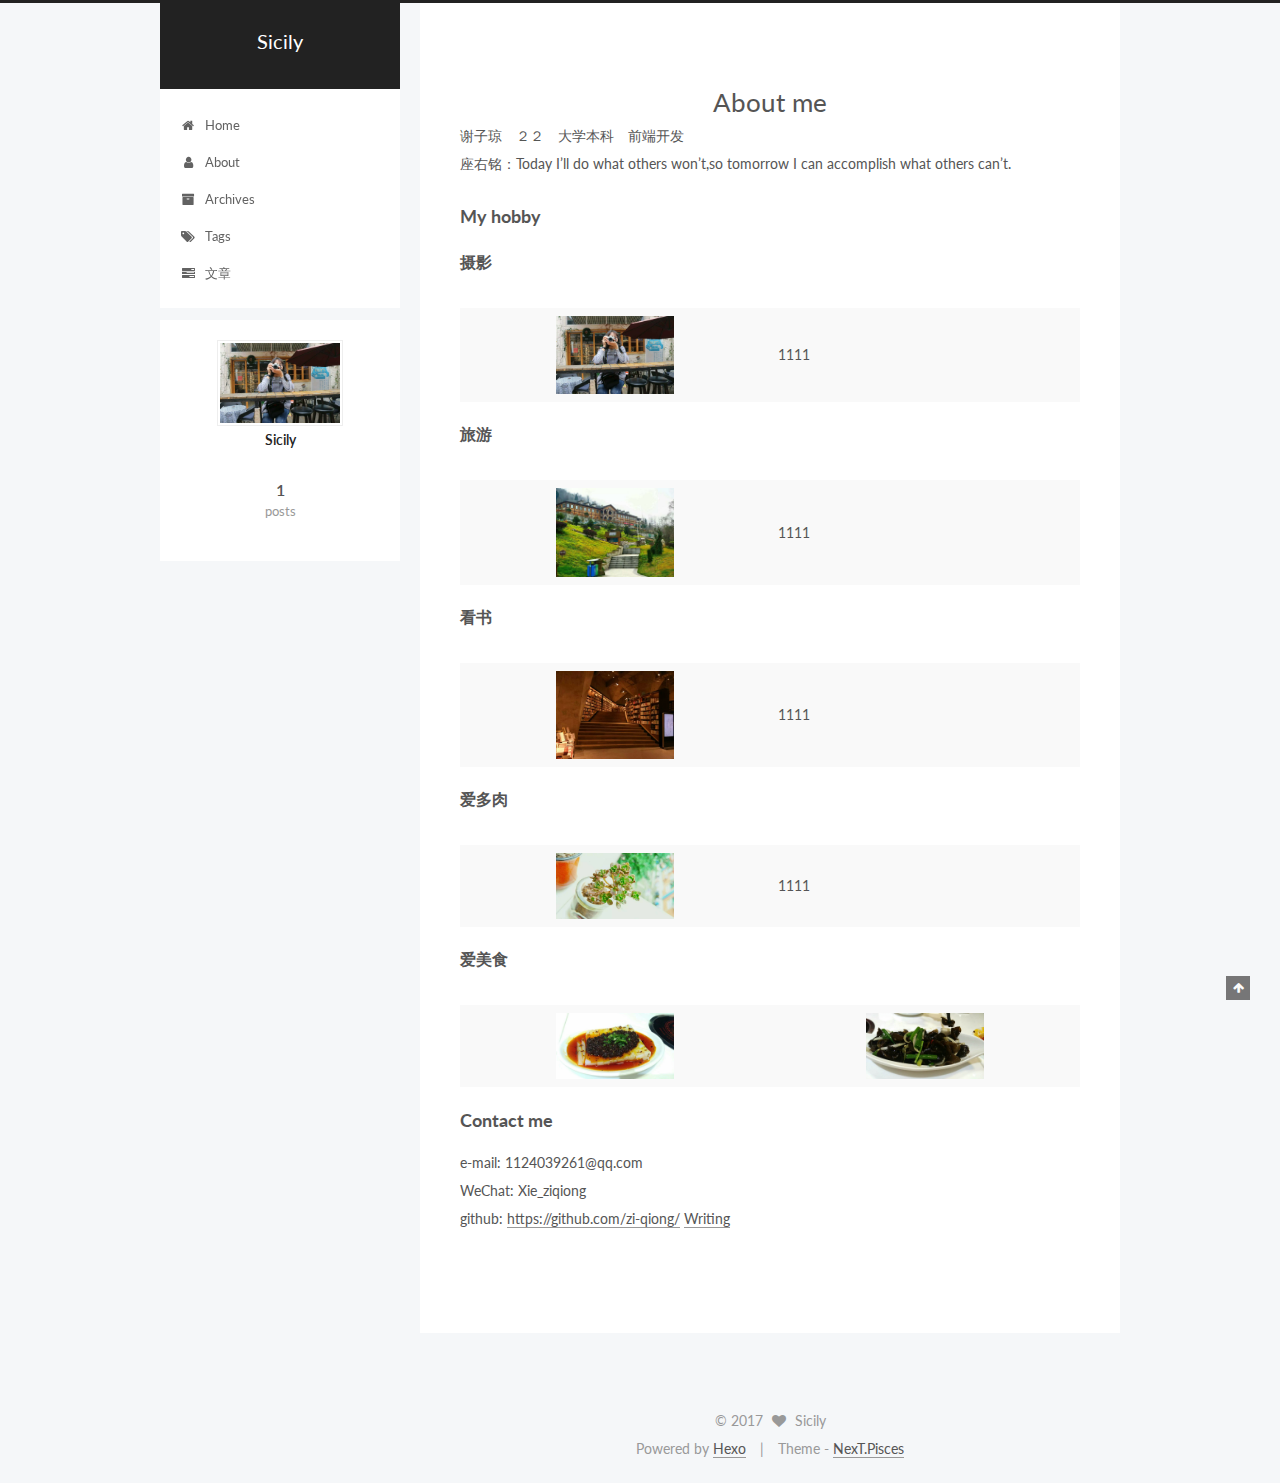
==== commit 3039db56: "Site updated: 2017-03-29 11:39:07" ====
--- a/about/index.html
+++ b/about/index.html
@@ -5,7 +5,7 @@
   
 
 
-<html class="theme-next pisces use-motion" lang="">
+<html class="theme-next pisces use-motion" lang="en">
 <head>
   <meta charset="UTF-8"/>
 <meta http-equiv="X-UA-Compatible" content="IE=edge" />
@@ -179,7 +179,7 @@
 </title>
 </head>
 
-<body itemscope itemtype="http://schema.org/WebPage" lang="">
+<body itemscope itemtype="http://schema.org/WebPage" lang="en">
 
   
 
@@ -242,17 +242,27 @@
             
               <i class="menu-item-icon fa fa-fw fa-home"></i> <br />
             
-            Startseite
+            Home
           </a>
         </li>
       
         
+        <li class="menu-item menu-item-about">
+          <a href="/about" rel="section">
+            
+              <i class="menu-item-icon fa fa-fw fa-user"></i> <br />
+            
+            About
+          </a>
+        </li>
+      
+        
         <li class="menu-item menu-item-archives">
           <a href="/archives" rel="section">
             
               <i class="menu-item-icon fa fa-fw fa-archive"></i> <br />
             
-            Archiv
+            Archives
           </a>
         </li>
       
@@ -263,6 +273,16 @@
               <i class="menu-item-icon fa fa-fw fa-tags"></i> <br />
             
             Tags
+          </a>
+        </li>
+      
+        
+        <li class="menu-item menu-item-message">
+          <a href="/message" rel="section">
+            
+              <i class="menu-item-icon fa fa-fw fa-tasks"></i> <br />
+            
+            文章
           </a>
         </li>
       
@@ -358,7 +378,7 @@
             <div class="site-state-item site-state-posts">
               <a href="/archives">
                 <span class="site-state-item-count">1</span>
-                <span class="site-state-item-name">Artikel</span>
+                <span class="site-state-item-name">posts</span>
               </a>
             </div>
           
@@ -412,7 +432,7 @@
 
 
 <div class="powered-by">
-  Erstellt mit  <a class="theme-link" href="https://hexo.io">Hexo</a>
+  Powered by <a class="theme-link" href="https://hexo.io">Hexo</a>
 </div>
 
 <div class="theme-info">
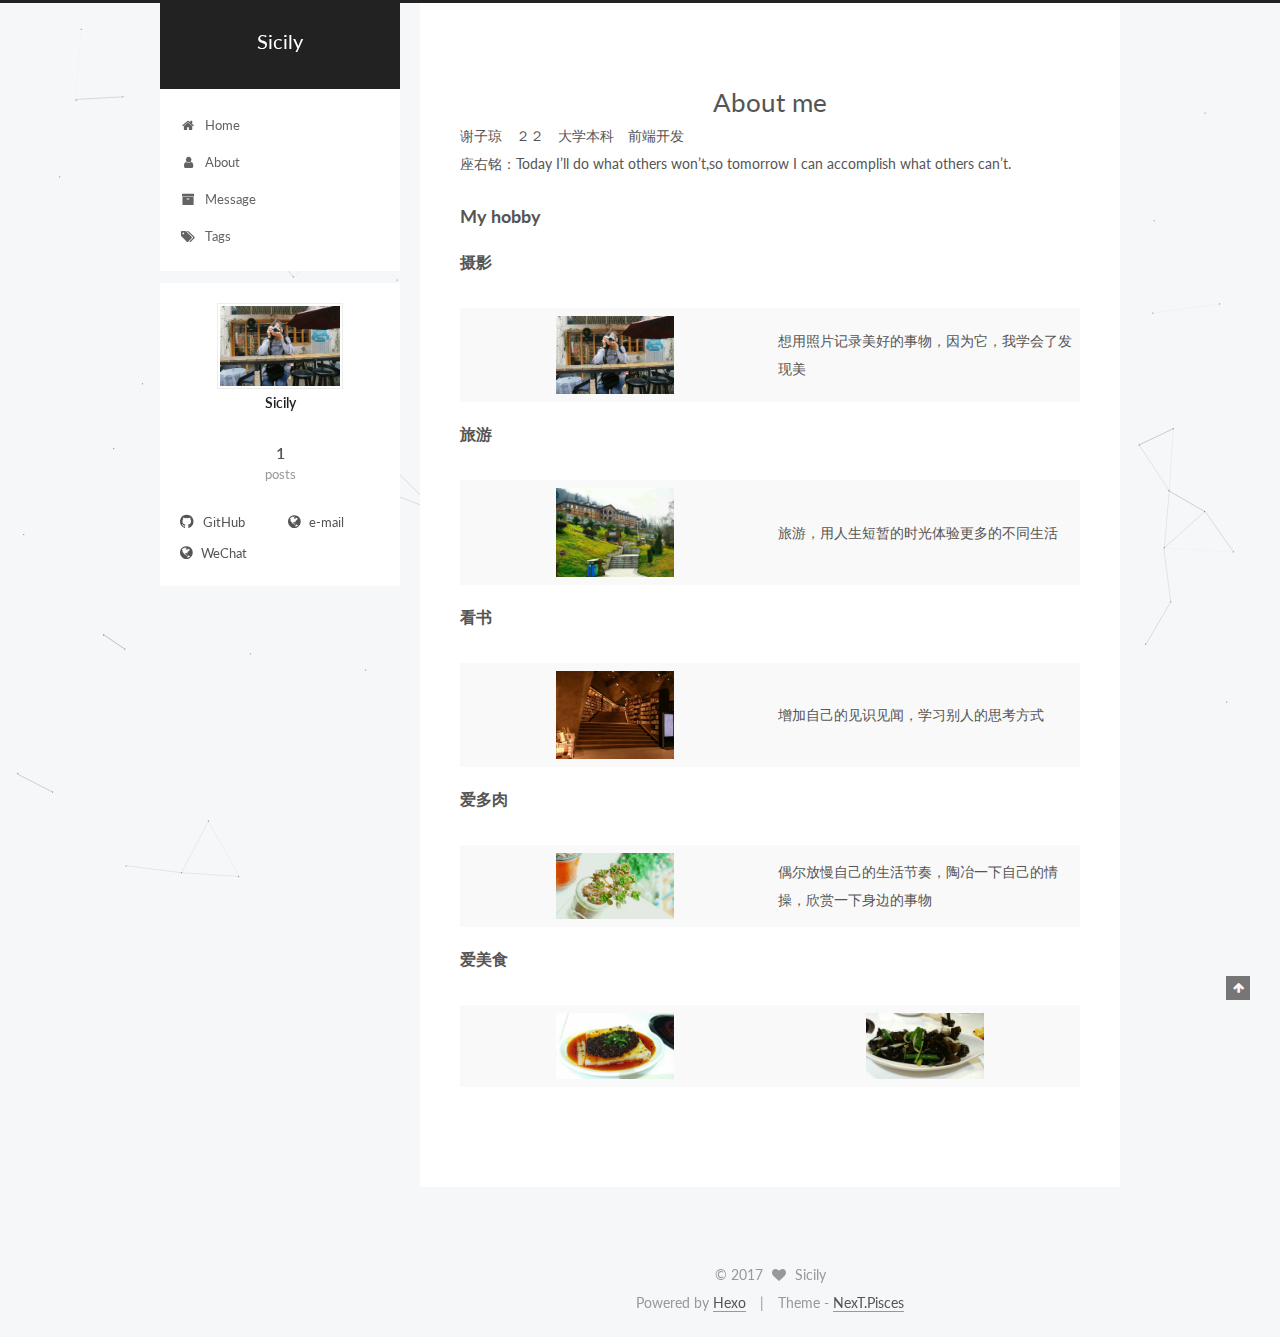
==== commit 6088c0f1: "Site updated: 2017-03-29 14:21:31" ====
--- a/about/index.html
+++ b/about/index.html
@@ -88,54 +88,42 @@
 
 
 <meta name="description" content="谢子琼　２２　大学本科　前端开发座右铭：Today I’ll do what others won’t,so tomorrow I can accomplish what others can’t.
-My hobby摄影    1111
-
-旅游    1111
-
-看书    1111
-
-爱多肉    1111
-
-爱美食    
-
-Contact mee-mail: 1124039261@qq.co">
+My hobby摄影    想用照片记录美好的事物，因为它，我学会了发现美
+
+旅游    旅游，用人生短暂的时光体验更多的不同生活
+
+看书    增加自己的见识见闻，学习别人的思考方式
+
+爱多肉">
 <meta property="og:type" content="website">
 <meta property="og:title" content="About me">
 <meta property="og:url" content="http://yoursite.com/about/index.html">
 <meta property="og:site_name" content="Sicily">
 <meta property="og:description" content="谢子琼　２２　大学本科　前端开发座右铭：Today I’ll do what others won’t,so tomorrow I can accomplish what others can’t.
-My hobby摄影    1111
-
-旅游    1111
-
-看书    1111
-
-爱多肉    1111
-
-爱美食    
-
-Contact mee-mail: 1124039261@qq.co">
+My hobby摄影    想用照片记录美好的事物，因为它，我学会了发现美
+
+旅游    旅游，用人生短暂的时光体验更多的不同生活
+
+看书    增加自己的见识见闻，学习别人的思考方式
+
+爱多肉">
 <meta property="og:image" content="http://yoursite.com/2011082024.jpg">
 <meta property="og:image" content="http://yoursite.com/1487446040.jpg">
 <meta property="og:image" content="http://yoursite.com/2026009662.jpg">
 <meta property="og:image" content="http://yoursite.com/1354074638.jpg">
 <meta property="og:image" content="http://yoursite.com/1157771619.jpg">
 <meta property="og:image" content="http://yoursite.com/2028324681.jpg">
-<meta property="og:updated_time" content="2017-03-29T02:36:38.675Z">
+<meta property="og:updated_time" content="2017-03-29T06:19:12.475Z">
 <meta name="twitter:card" content="summary">
 <meta name="twitter:title" content="About me">
 <meta name="twitter:description" content="谢子琼　２２　大学本科　前端开发座右铭：Today I’ll do what others won’t,so tomorrow I can accomplish what others can’t.
-My hobby摄影    1111
-
-旅游    1111
-
-看书    1111
-
-爱多肉    1111
-
-爱美食    
-
-Contact mee-mail: 1124039261@qq.co">
+My hobby摄影    想用照片记录美好的事物，因为它，我学会了发现美
+
+旅游    旅游，用人生短暂的时光体验更多的不同生活
+
+看书    增加自己的见识见闻，学习别人的思考方式
+
+爱多肉">
 <meta name="twitter:image" content="http://yoursite.com/2011082024.jpg">
 
 
@@ -257,12 +245,12 @@
         </li>
       
         
-        <li class="menu-item menu-item-archives">
+        <li class="menu-item menu-item-message">
           <a href="/archives" rel="section">
             
               <i class="menu-item-icon fa fa-fw fa-archive"></i> <br />
             
-            Archives
+            Message
           </a>
         </li>
       
@@ -273,16 +261,6 @@
               <i class="menu-item-icon fa fa-fw fa-tags"></i> <br />
             
             Tags
-          </a>
-        </li>
-      
-        
-        <li class="menu-item menu-item-message">
-          <a href="/message" rel="section">
-            
-              <i class="menu-item-icon fa fa-fw fa-tasks"></i> <br />
-            
-            文章
           </a>
         </li>
       
@@ -317,18 +295,16 @@
     
     
       <p>谢子琼　２２　大学本科　前端开发<br>座右铭：Today I’ll do what others won’t,so tomorrow I can accomplish what others can’t.</p>
-<h3 id="My-hobby"><a href="#My-hobby" class="headerlink" title="My hobby"></a>My hobby</h3><h4 id="摄影"><a href="#摄影" class="headerlink" title="摄影"></a>摄影</h4><table style="border: 0px solid #dedede; margin-top: -65px;"><br>  <td style="border: 0px solid #dedede;"><img src="2011082024.jpg" width="40%" height="40%"></td><br>  <td style="border: 0px solid #dedede;">1111</td><br></table>
-
-<h4 id="旅游"><a href="#旅游" class="headerlink" title="旅游"></a>旅游</h4><table style="border: 0px solid #dedede; margin-top: -65px;"><br>  <td style="border: 0px solid #dedede;"><img src="1487446040.jpg" width="40%" height="40%"></td><br>  <td style="border: 0px solid #dedede;">1111</td><br></table>
-
-<h4 id="看书"><a href="#看书" class="headerlink" title="看书"></a>看书</h4><table style="border: 0px solid #dedede; margin-top: -65px;"><br>  <td style="border: 0px solid #dedede;"><img src="2026009662.jpg" width="40%" height="40%"></td><br>  <td style="border: 0px solid #dedede;">1111</td><br></table>
-
-<h4 id="爱多肉"><a href="#爱多肉" class="headerlink" title="爱多肉"></a>爱多肉</h4><table style="border: 0px solid #dedede; margin-top: -65px;"><br>  <td style="border: 0px solid #dedede;"><img src="1354074638.jpg" width="40%" height="40%"></td><br>  <td style="border: 0px solid #dedede;">1111</td><br></table>
+<h3 id="My-hobby"><a href="#My-hobby" class="headerlink" title="My hobby"></a>My hobby</h3><h4 id="摄影"><a href="#摄影" class="headerlink" title="摄影"></a>摄影</h4><table style="border: 0px solid #dedede; margin-top: -65px;"><br>  <td style="border: 0px solid #dedede;"><img src="2011082024.jpg" width="40%" height="40%"></td><br>  <td style="border: 0px solid #dedede;">想用照片记录美好的事物，因为它，我学会了发现美</td><br></table>
+
+<h4 id="旅游"><a href="#旅游" class="headerlink" title="旅游"></a>旅游</h4><table style="border: 0px solid #dedede; margin-top: -65px;"><br>  <td style="border: 0px solid #dedede;"><img src="1487446040.jpg" width="40%" height="40%"></td><br>  <td style="border: 0px solid #dedede;">旅游，用人生短暂的时光体验更多的不同生活</td><br></table>
+
+<h4 id="看书"><a href="#看书" class="headerlink" title="看书"></a>看书</h4><table style="border: 0px solid #dedede; margin-top: -65px;"><br>  <td style="border: 0px solid #dedede;"><img src="2026009662.jpg" width="40%" height="40%"></td><br>  <td style="border: 0px solid #dedede;">增加自己的见识见闻，学习别人的思考方式</td><br></table>
+
+<h4 id="爱多肉"><a href="#爱多肉" class="headerlink" title="爱多肉"></a>爱多肉</h4><table style="border: 0px solid #dedede; margin-top: -65px;"><br>  <td style="border: 0px solid #dedede;"><img src="1354074638.jpg" width="40%" height="40%"></td><br>  <td style="border: 0px solid #dedede;">偶尔放慢自己的生活节奏，陶冶一下自己的情操，欣赏一下身边的事物</td><br></table>
 
 <h4 id="爱美食"><a href="#爱美食" class="headerlink" title="爱美食"></a>爱美食</h4><table style="border: 0px solid #dedede; margin-top: -65px;"><br>  <td style="border: 0px solid #dedede;"><img src="1157771619.jpg" width="40%" height="40%"></td><br>  <td style="border: 0px solid #dedede;"><img src="2028324681.jpg" width="40%" height="40%"></td><br></table>
 
-<h3 id="Contact-me"><a href="#Contact-me" class="headerlink" title="Contact me"></a>Contact me</h3><p>e-mail: 1124039261@qq.com<br>WeChat: Xie_ziqiong<br>github: <a href="https://github.com/zi-qiong/" target="_blank" rel="external">https://github.com/zi-qiong/</a> <a href="https://github.com/zi-qiong/" target="_blank" rel="external">Writing</a></p>
-
     
   </div>
 
@@ -339,6 +315,13 @@
 
           
   <div class="comments" id="comments">
+    
+      <div id="disqus_thread">
+        <noscript>
+          Please enable JavaScript to view the
+          <a href="https://disqus.com/?ref_noscript">comments powered by Disqus.</a>
+        </noscript>
+      </div>
     
   </div>
 
@@ -376,7 +359,7 @@
 
           
             <div class="site-state-item site-state-posts">
-              <a href="/archives">
+              <a href="/">
                 <span class="site-state-item-count">1</span>
                 <span class="site-state-item-name">posts</span>
               </a>
@@ -392,6 +375,35 @@
         
 
         <div class="links-of-author motion-element">
+          
+            
+              <span class="links-of-author-item">
+                <a href="https://github.com/zi-qiong" target="_blank" title="GitHub">
+                  
+                    <i class="fa fa-fw fa-github"></i>
+                  
+                  GitHub
+                </a>
+              </span>
+            
+              <span class="links-of-author-item">
+                <a href="1124039261@qq.com" target="_blank" title="e-mail">
+                  
+                    <i class="fa fa-fw fa-globe"></i>
+                  
+                  e-mail
+                </a>
+              </span>
+            
+              <span class="links-of-author-item">
+                <a href="Xie_ziqiong" target="_blank" title="WeChat">
+                  
+                    <i class="fa fa-fw fa-globe"></i>
+                  
+                  WeChat
+                </a>
+              </span>
+            
           
         </div>
 
@@ -477,6 +489,8 @@
   
 
 
+  
+
 
 
 
@@ -499,6 +513,9 @@
   
   <script type="text/javascript" src="/lib/fancybox/source/jquery.fancybox.pack.js?v=2.1.5"></script>
 
+  
+  <script type="text/javascript" src="/lib/canvas-nest/canvas-nest.min.js"></script>
+
 
   
 
@@ -530,6 +547,26 @@
 
   
 
+
+  
+
+    
+      <script id="dsq-count-scr" src="https://Sicily.disqus.com/count.js" async></script>
+    
+
+    
+      <script type="text/javascript">
+        var disqus_config = function () {
+          this.page.url = 'http://yoursite.com/about/index.html';
+          this.page.identifier = 'about/index.html';
+          this.page.title = 'About me';
+        };
+        var d = document, s = d.createElement('script');
+        s.src = 'https://Sicily.disqus.com/embed.js';
+        s.setAttribute('data-timestamp', '' + +new Date());
+        (d.head || d.body).appendChild(s);
+      </script>
+    
 
   
 
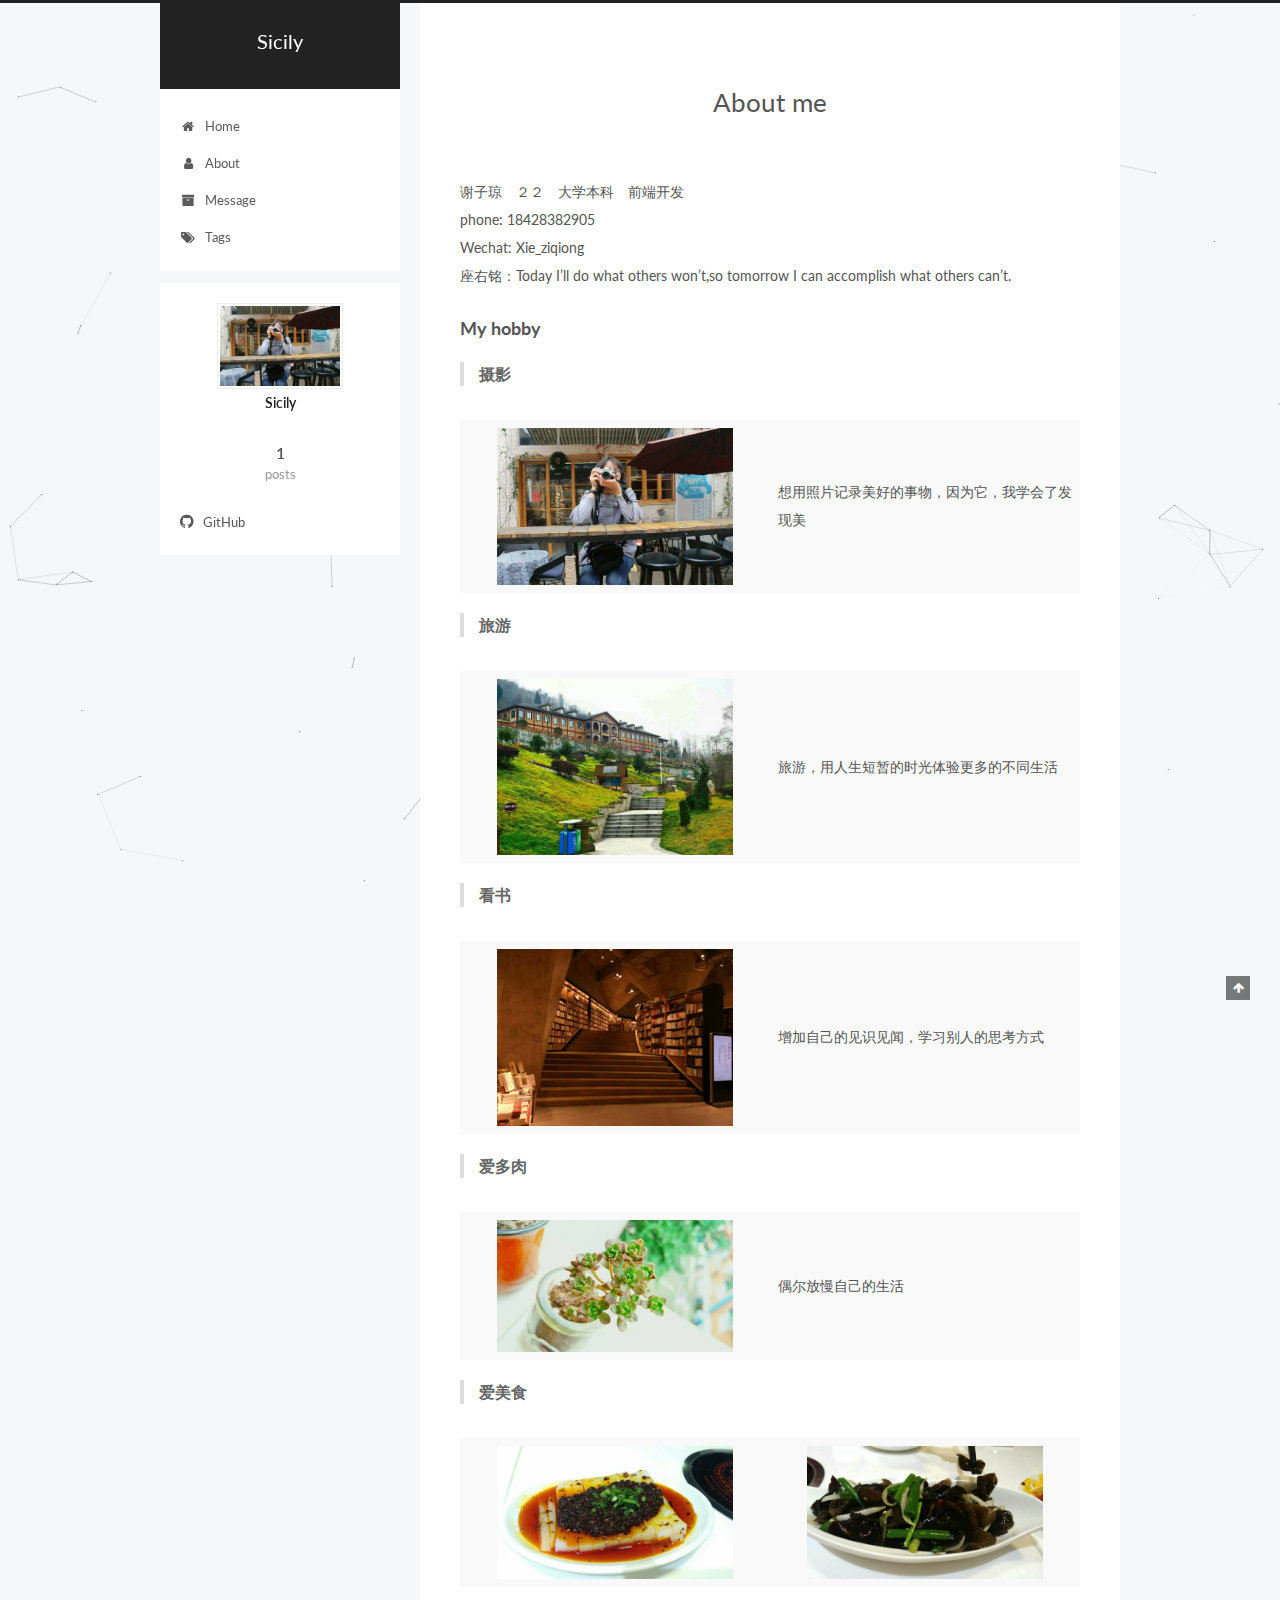
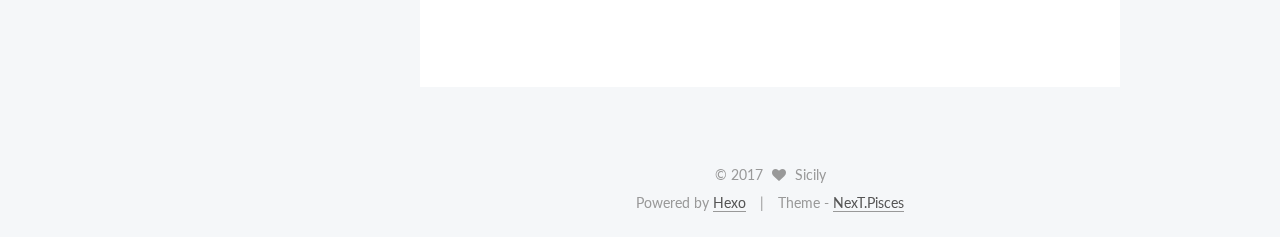
==== commit 692de312: "Site updated: 2017-03-29 14:52:26" ====
--- a/about/index.html
+++ b/about/index.html
@@ -87,43 +87,43 @@
 
 
 
-<meta name="description" content="谢子琼　２２　大学本科　前端开发座右铭：Today I’ll do what others won’t,so tomorrow I can accomplish what others can’t.
-My hobby摄影    想用照片记录美好的事物，因为它，我学会了发现美
-
-旅游    旅游，用人生短暂的时光体验更多的不同生活
-
-看书    增加自己的见识见闻，学习别人的思考方式
-
-爱多肉">
+<meta name="description" content="谢子琼　２２　大学本科　前端开发phone: 18428382905Wechat: Xie_ziqiong座右铭：Today I’ll do what others won’t,so tomorrow I can accomplish what others can’t.
+My hobby
+摄影
+    想用照片记录美好的事物，因为它，我学会了发现美
+
+
+旅游
+    旅游，用人生短暂的时光体验更">
 <meta property="og:type" content="website">
 <meta property="og:title" content="About me">
 <meta property="og:url" content="http://yoursite.com/about/index.html">
 <meta property="og:site_name" content="Sicily">
-<meta property="og:description" content="谢子琼　２２　大学本科　前端开发座右铭：Today I’ll do what others won’t,so tomorrow I can accomplish what others can’t.
-My hobby摄影    想用照片记录美好的事物，因为它，我学会了发现美
-
-旅游    旅游，用人生短暂的时光体验更多的不同生活
-
-看书    增加自己的见识见闻，学习别人的思考方式
-
-爱多肉">
+<meta property="og:description" content="谢子琼　２２　大学本科　前端开发phone: 18428382905Wechat: Xie_ziqiong座右铭：Today I’ll do what others won’t,so tomorrow I can accomplish what others can’t.
+My hobby
+摄影
+    想用照片记录美好的事物，因为它，我学会了发现美
+
+
+旅游
+    旅游，用人生短暂的时光体验更">
 <meta property="og:image" content="http://yoursite.com/2011082024.jpg">
 <meta property="og:image" content="http://yoursite.com/1487446040.jpg">
 <meta property="og:image" content="http://yoursite.com/2026009662.jpg">
 <meta property="og:image" content="http://yoursite.com/1354074638.jpg">
 <meta property="og:image" content="http://yoursite.com/1157771619.jpg">
 <meta property="og:image" content="http://yoursite.com/2028324681.jpg">
-<meta property="og:updated_time" content="2017-03-29T06:19:12.475Z">
+<meta property="og:updated_time" content="2017-03-29T06:47:09.679Z">
 <meta name="twitter:card" content="summary">
 <meta name="twitter:title" content="About me">
-<meta name="twitter:description" content="谢子琼　２２　大学本科　前端开发座右铭：Today I’ll do what others won’t,so tomorrow I can accomplish what others can’t.
-My hobby摄影    想用照片记录美好的事物，因为它，我学会了发现美
-
-旅游    旅游，用人生短暂的时光体验更多的不同生活
-
-看书    增加自己的见识见闻，学习别人的思考方式
-
-爱多肉">
+<meta name="twitter:description" content="谢子琼　２２　大学本科　前端开发phone: 18428382905Wechat: Xie_ziqiong座右铭：Today I’ll do what others won’t,so tomorrow I can accomplish what others can’t.
+My hobby
+摄影
+    想用照片记录美好的事物，因为它，我学会了发现美
+
+
+旅游
+    旅游，用人生短暂的时光体验更">
 <meta name="twitter:image" content="http://yoursite.com/2011082024.jpg">
 
 
@@ -294,16 +294,26 @@
 
     
     
-      <p>谢子琼　２２　大学本科　前端开发<br>座右铭：Today I’ll do what others won’t,so tomorrow I can accomplish what others can’t.</p>
-<h3 id="My-hobby"><a href="#My-hobby" class="headerlink" title="My hobby"></a>My hobby</h3><h4 id="摄影"><a href="#摄影" class="headerlink" title="摄影"></a>摄影</h4><table style="border: 0px solid #dedede; margin-top: -65px;"><br>  <td style="border: 0px solid #dedede;"><img src="2011082024.jpg" width="40%" height="40%"></td><br>  <td style="border: 0px solid #dedede;">想用照片记录美好的事物，因为它，我学会了发现美</td><br></table>
-
-<h4 id="旅游"><a href="#旅游" class="headerlink" title="旅游"></a>旅游</h4><table style="border: 0px solid #dedede; margin-top: -65px;"><br>  <td style="border: 0px solid #dedede;"><img src="1487446040.jpg" width="40%" height="40%"></td><br>  <td style="border: 0px solid #dedede;">旅游，用人生短暂的时光体验更多的不同生活</td><br></table>
-
-<h4 id="看书"><a href="#看书" class="headerlink" title="看书"></a>看书</h4><table style="border: 0px solid #dedede; margin-top: -65px;"><br>  <td style="border: 0px solid #dedede;"><img src="2026009662.jpg" width="40%" height="40%"></td><br>  <td style="border: 0px solid #dedede;">增加自己的见识见闻，学习别人的思考方式</td><br></table>
-
-<h4 id="爱多肉"><a href="#爱多肉" class="headerlink" title="爱多肉"></a>爱多肉</h4><table style="border: 0px solid #dedede; margin-top: -65px;"><br>  <td style="border: 0px solid #dedede;"><img src="1354074638.jpg" width="40%" height="40%"></td><br>  <td style="border: 0px solid #dedede;">偶尔放慢自己的生活节奏，陶冶一下自己的情操，欣赏一下身边的事物</td><br></table>
-
-<h4 id="爱美食"><a href="#爱美食" class="headerlink" title="爱美食"></a>爱美食</h4><table style="border: 0px solid #dedede; margin-top: -65px;"><br>  <td style="border: 0px solid #dedede;"><img src="1157771619.jpg" width="40%" height="40%"></td><br>  <td style="border: 0px solid #dedede;"><img src="2028324681.jpg" width="40%" height="40%"></td><br></table>
+      <p><br><br>谢子琼　２２　大学本科　前端开发<br>phone: 18428382905<br>Wechat: Xie_ziqiong<br>座右铭：Today I’ll do what others won’t,so tomorrow I can accomplish what others can’t.</p>
+<h3 id="My-hobby"><a href="#My-hobby" class="headerlink" title="My hobby"></a>My hobby</h3><blockquote>
+<h4 id="摄影"><a href="#摄影" class="headerlink" title="摄影"></a>摄影</h4></blockquote>
+<table style="border: 0px solid #dedede; margin-top: -65px;"><br>  <td style="border: 0px solid #dedede;"><img src="2011082024.jpg" width="80%" height="80%"></td><br>  <td style="border: 0px solid #dedede;">想用照片记录美好的事物，因为它，我学会了发现美</td><br></table>
+
+<blockquote>
+<h4 id="旅游"><a href="#旅游" class="headerlink" title="旅游"></a>旅游</h4></blockquote>
+<table style="border: 0px solid #dedede; margin-top: -65px;"><br>  <td style="border: 0px solid #dedede;"><img src="1487446040.jpg" width="80%" height="80%"></td><br>  <td style="border: 0px solid #dedede;">旅游，用人生短暂的时光体验更多的不同生活</td><br></table>
+
+<blockquote>
+<h4 id="看书"><a href="#看书" class="headerlink" title="看书"></a>看书</h4></blockquote>
+<table style="border: 0px solid #dedede; margin-top: -65px;"><br>  <td style="border: 0px solid #dedede;"><img src="2026009662.jpg" width="80%" height="80%"></td><br>  <td style="border: 0px solid #dedede;">增加自己的见识见闻，学习别人的思考方式</td><br></table>
+
+<blockquote>
+<h4 id="爱多肉"><a href="#爱多肉" class="headerlink" title="爱多肉"></a>爱多肉</h4></blockquote>
+<table style="border: 0px solid #dedede; margin-top: -65px;"><br>  <td style="border: 0px solid #dedede;"><img src="1354074638.jpg" width="80%" height="80%"></td><br>  <td style="border: 0px solid #dedede;">偶尔放慢自己的生活</td><br></table>
+
+<blockquote>
+<h4 id="爱美食"><a href="#爱美食" class="headerlink" title="爱美食"></a>爱美食</h4></blockquote>
+<table style="border: 0px solid #dedede; margin-top: -65px;"><br>  <td style="border: 0px solid #dedede;"><img src="1157771619.jpg" width="80%" height="80%"></td><br>  <td style="border: 0px solid #dedede;"><img src="2028324681.jpg" width="80%" height="80%"></td><br></table>
 
     
   </div>
@@ -383,24 +393,6 @@
                     <i class="fa fa-fw fa-github"></i>
                   
                   GitHub
-                </a>
-              </span>
-            
-              <span class="links-of-author-item">
-                <a href="1124039261@qq.com" target="_blank" title="e-mail">
-                  
-                    <i class="fa fa-fw fa-globe"></i>
-                  
-                  e-mail
-                </a>
-              </span>
-            
-              <span class="links-of-author-item">
-                <a href="Xie_ziqiong" target="_blank" title="WeChat">
-                  
-                    <i class="fa fa-fw fa-globe"></i>
-                  
-                  WeChat
                 </a>
               </span>
             
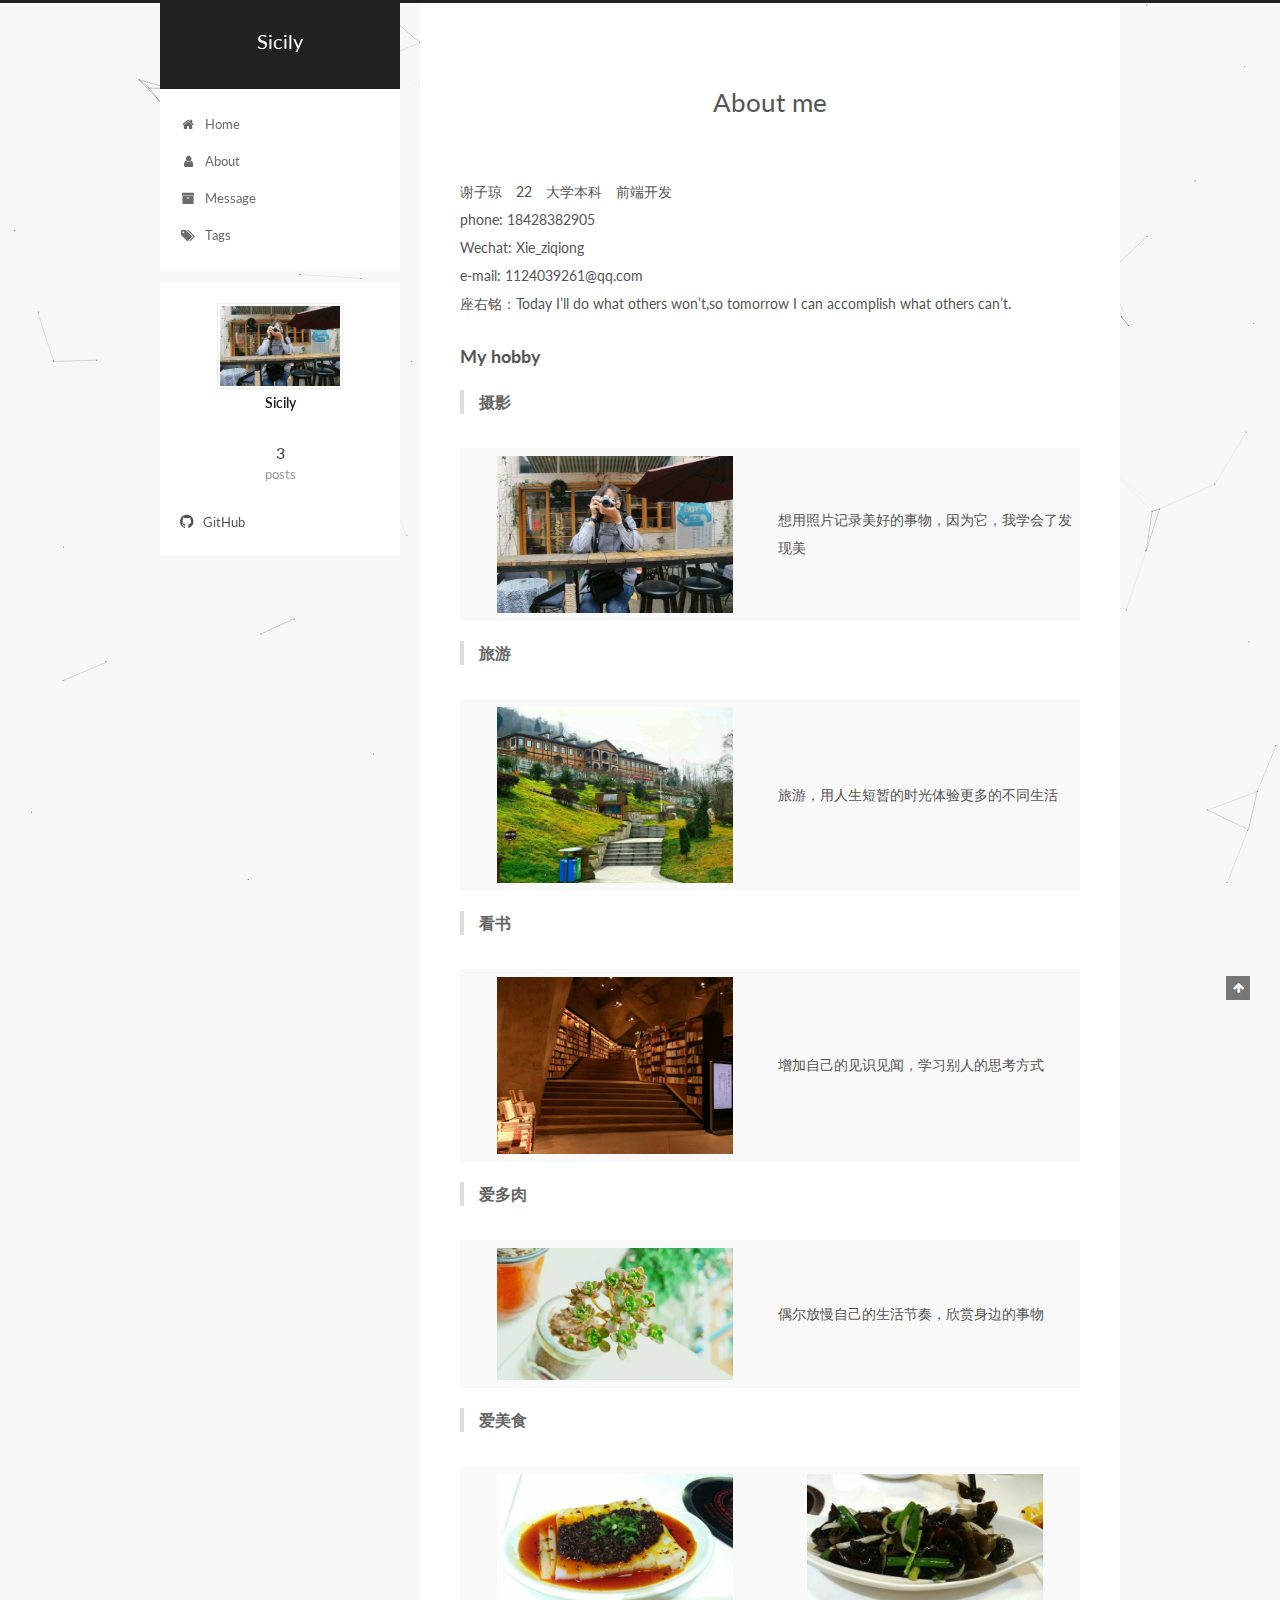
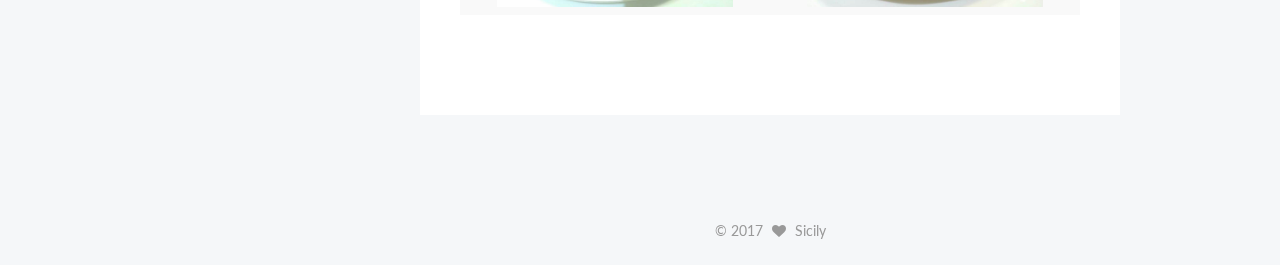
==== commit f0a88a4c: "Site updated: 2017-03-30 14:23:14" ====
--- a/about/index.html
+++ b/about/index.html
@@ -87,43 +87,31 @@
 
 
 
-<meta name="description" content="谢子琼　２２　大学本科　前端开发phone: 18428382905Wechat: Xie_ziqiong座右铭：Today I’ll do what others won’t,so tomorrow I can accomplish what others can’t.
+<meta name="description" content="谢子琼　22　大学本科　前端开发phone: 18428382905Wechat: Xie_ziqionge-mail: 1124039261@qq.com座右铭：Today I’ll do what others won’t,so tomorrow I can accomplish what others can’t.
 My hobby
 摄影
-    想用照片记录美好的事物，因为它，我学会了发现美
-
-
-旅游
-    旅游，用人生短暂的时光体验更">
+    想用照片记录美好的事物，因为它，我学会了发现">
 <meta property="og:type" content="website">
 <meta property="og:title" content="About me">
 <meta property="og:url" content="http://yoursite.com/about/index.html">
 <meta property="og:site_name" content="Sicily">
-<meta property="og:description" content="谢子琼　２２　大学本科　前端开发phone: 18428382905Wechat: Xie_ziqiong座右铭：Today I’ll do what others won’t,so tomorrow I can accomplish what others can’t.
+<meta property="og:description" content="谢子琼　22　大学本科　前端开发phone: 18428382905Wechat: Xie_ziqionge-mail: 1124039261@qq.com座右铭：Today I’ll do what others won’t,so tomorrow I can accomplish what others can’t.
 My hobby
 摄影
-    想用照片记录美好的事物，因为它，我学会了发现美
-
-
-旅游
-    旅游，用人生短暂的时光体验更">
+    想用照片记录美好的事物，因为它，我学会了发现">
 <meta property="og:image" content="http://yoursite.com/2011082024.jpg">
 <meta property="og:image" content="http://yoursite.com/1487446040.jpg">
 <meta property="og:image" content="http://yoursite.com/2026009662.jpg">
 <meta property="og:image" content="http://yoursite.com/1354074638.jpg">
 <meta property="og:image" content="http://yoursite.com/1157771619.jpg">
 <meta property="og:image" content="http://yoursite.com/2028324681.jpg">
-<meta property="og:updated_time" content="2017-03-29T06:47:09.679Z">
+<meta property="og:updated_time" content="2017-03-30T06:20:00.011Z">
 <meta name="twitter:card" content="summary">
 <meta name="twitter:title" content="About me">
-<meta name="twitter:description" content="谢子琼　２２　大学本科　前端开发phone: 18428382905Wechat: Xie_ziqiong座右铭：Today I’ll do what others won’t,so tomorrow I can accomplish what others can’t.
+<meta name="twitter:description" content="谢子琼　22　大学本科　前端开发phone: 18428382905Wechat: Xie_ziqionge-mail: 1124039261@qq.com座右铭：Today I’ll do what others won’t,so tomorrow I can accomplish what others can’t.
 My hobby
 摄影
-    想用照片记录美好的事物，因为它，我学会了发现美
-
-
-旅游
-    旅游，用人生短暂的时光体验更">
+    想用照片记录美好的事物，因为它，我学会了发现">
 <meta name="twitter:image" content="http://yoursite.com/2011082024.jpg">
 
 
@@ -294,7 +282,7 @@
 
     
     
-      <p><br><br>谢子琼　２２　大学本科　前端开发<br>phone: 18428382905<br>Wechat: Xie_ziqiong<br>座右铭：Today I’ll do what others won’t,so tomorrow I can accomplish what others can’t.</p>
+      <p><br><br>谢子琼　22　大学本科　前端开发<br>phone: 18428382905<br>Wechat: Xie_ziqiong<br>e-mail: 1124039261@qq.com<br>座右铭：Today I’ll do what others won’t,so tomorrow I can accomplish what others can’t.</p>
 <h3 id="My-hobby"><a href="#My-hobby" class="headerlink" title="My hobby"></a>My hobby</h3><blockquote>
 <h4 id="摄影"><a href="#摄影" class="headerlink" title="摄影"></a>摄影</h4></blockquote>
 <table style="border: 0px solid #dedede; margin-top: -65px;"><br>  <td style="border: 0px solid #dedede;"><img src="2011082024.jpg" width="80%" height="80%"></td><br>  <td style="border: 0px solid #dedede;">想用照片记录美好的事物，因为它，我学会了发现美</td><br></table>
@@ -309,7 +297,7 @@
 
 <blockquote>
 <h4 id="爱多肉"><a href="#爱多肉" class="headerlink" title="爱多肉"></a>爱多肉</h4></blockquote>
-<table style="border: 0px solid #dedede; margin-top: -65px;"><br>  <td style="border: 0px solid #dedede;"><img src="1354074638.jpg" width="80%" height="80%"></td><br>  <td style="border: 0px solid #dedede;">偶尔放慢自己的生活</td><br></table>
+<table style="border: 0px solid #dedede; margin-top: -65px;"><br>  <td style="border: 0px solid #dedede;"><img src="1354074638.jpg" width="80%" height="80%"></td><br>  <td style="border: 0px solid #dedede;">偶尔放慢自己的生活节奏，欣赏身边的事物</td><br></table>
 
 <blockquote>
 <h4 id="爱美食"><a href="#爱美食" class="headerlink" title="爱美食"></a>爱美食</h4></blockquote>
@@ -370,7 +358,7 @@
           
             <div class="site-state-item site-state-posts">
               <a href="/">
-                <span class="site-state-item-count">1</span>
+                <span class="site-state-item-count">3</span>
                 <span class="site-state-item-name">posts</span>
               </a>
             </div>
@@ -433,19 +421,6 @@
   </span>
   <span class="author" itemprop="copyrightHolder">Sicily</span>
 </div>
-
-
-<div class="powered-by">
-  Powered by <a class="theme-link" href="https://hexo.io">Hexo</a>
-</div>
-
-<div class="theme-info">
-  Theme -
-  <a class="theme-link" href="https://github.com/iissnan/hexo-theme-next">
-    NexT.Pisces
-  </a>
-</div>
-
 
         
 
--- a/css/main.css
+++ b/css/main.css
@@ -1685,7 +1685,7 @@
   width: 4px;
   height: 4px;
   border-radius: 50%;
-  background: #24850f;
+  background: #9f09ee;
 }
 .links-of-blogroll {
   font-size: 13px;
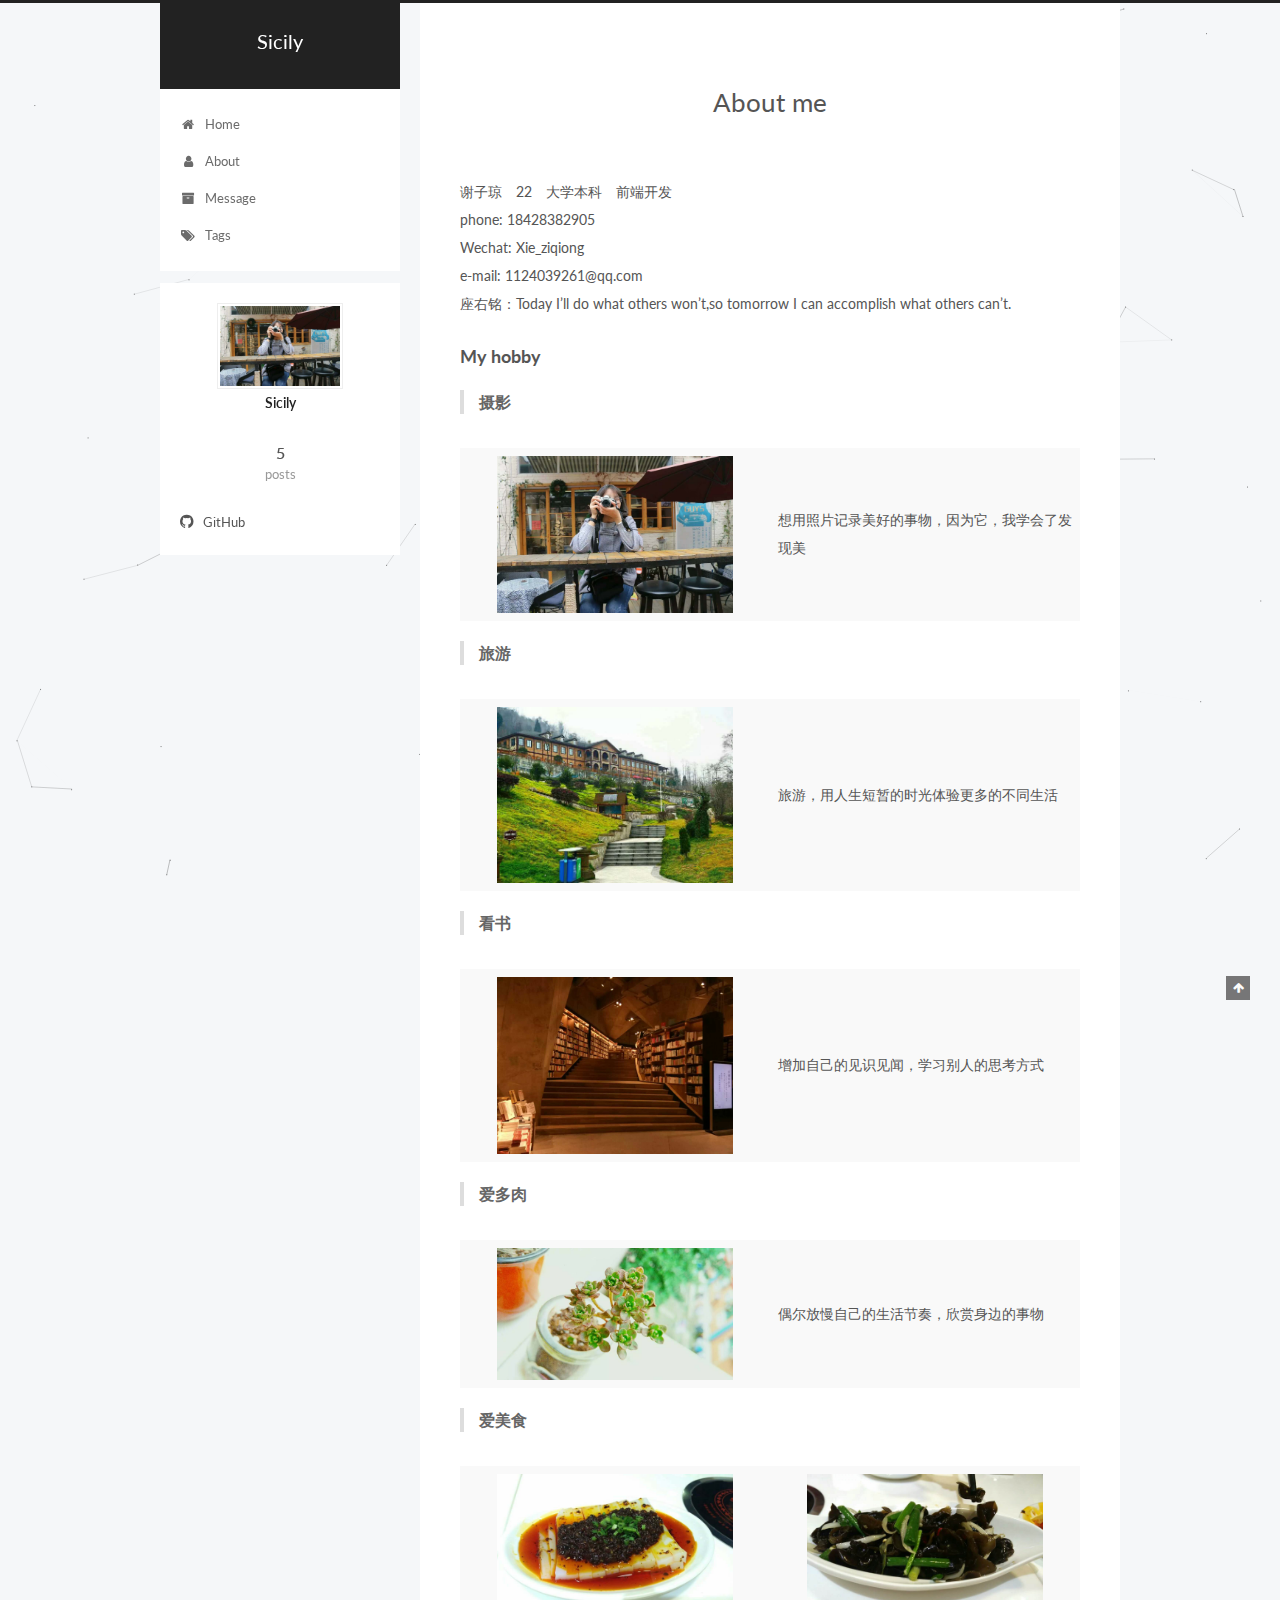
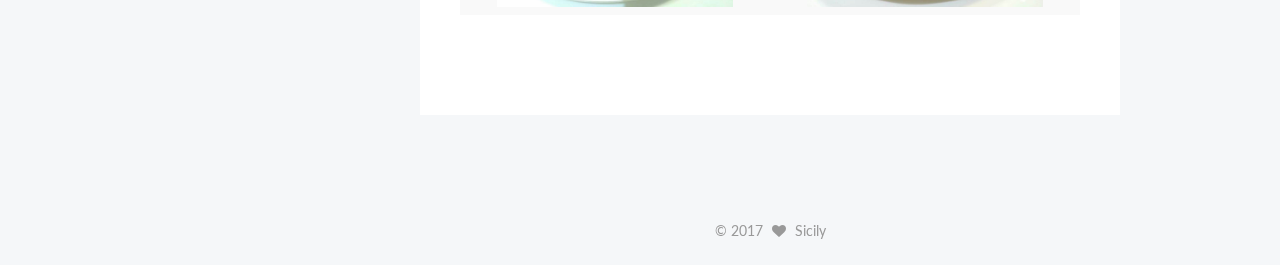
==== commit dc194b1d: "Site updated: 2017-04-06 16:33:42" ====
--- a/about/index.html
+++ b/about/index.html
@@ -358,7 +358,7 @@
           
             <div class="site-state-item site-state-posts">
               <a href="/">
-                <span class="site-state-item-count">3</span>
+                <span class="site-state-item-count">5</span>
                 <span class="site-state-item-name">posts</span>
               </a>
             </div>
--- a/css/main.css
+++ b/css/main.css
@@ -1685,7 +1685,7 @@
   width: 4px;
   height: 4px;
   border-radius: 50%;
-  background: #9f09ee;
+  background: #c8b36f;
 }
 .links-of-blogroll {
   font-size: 13px;
